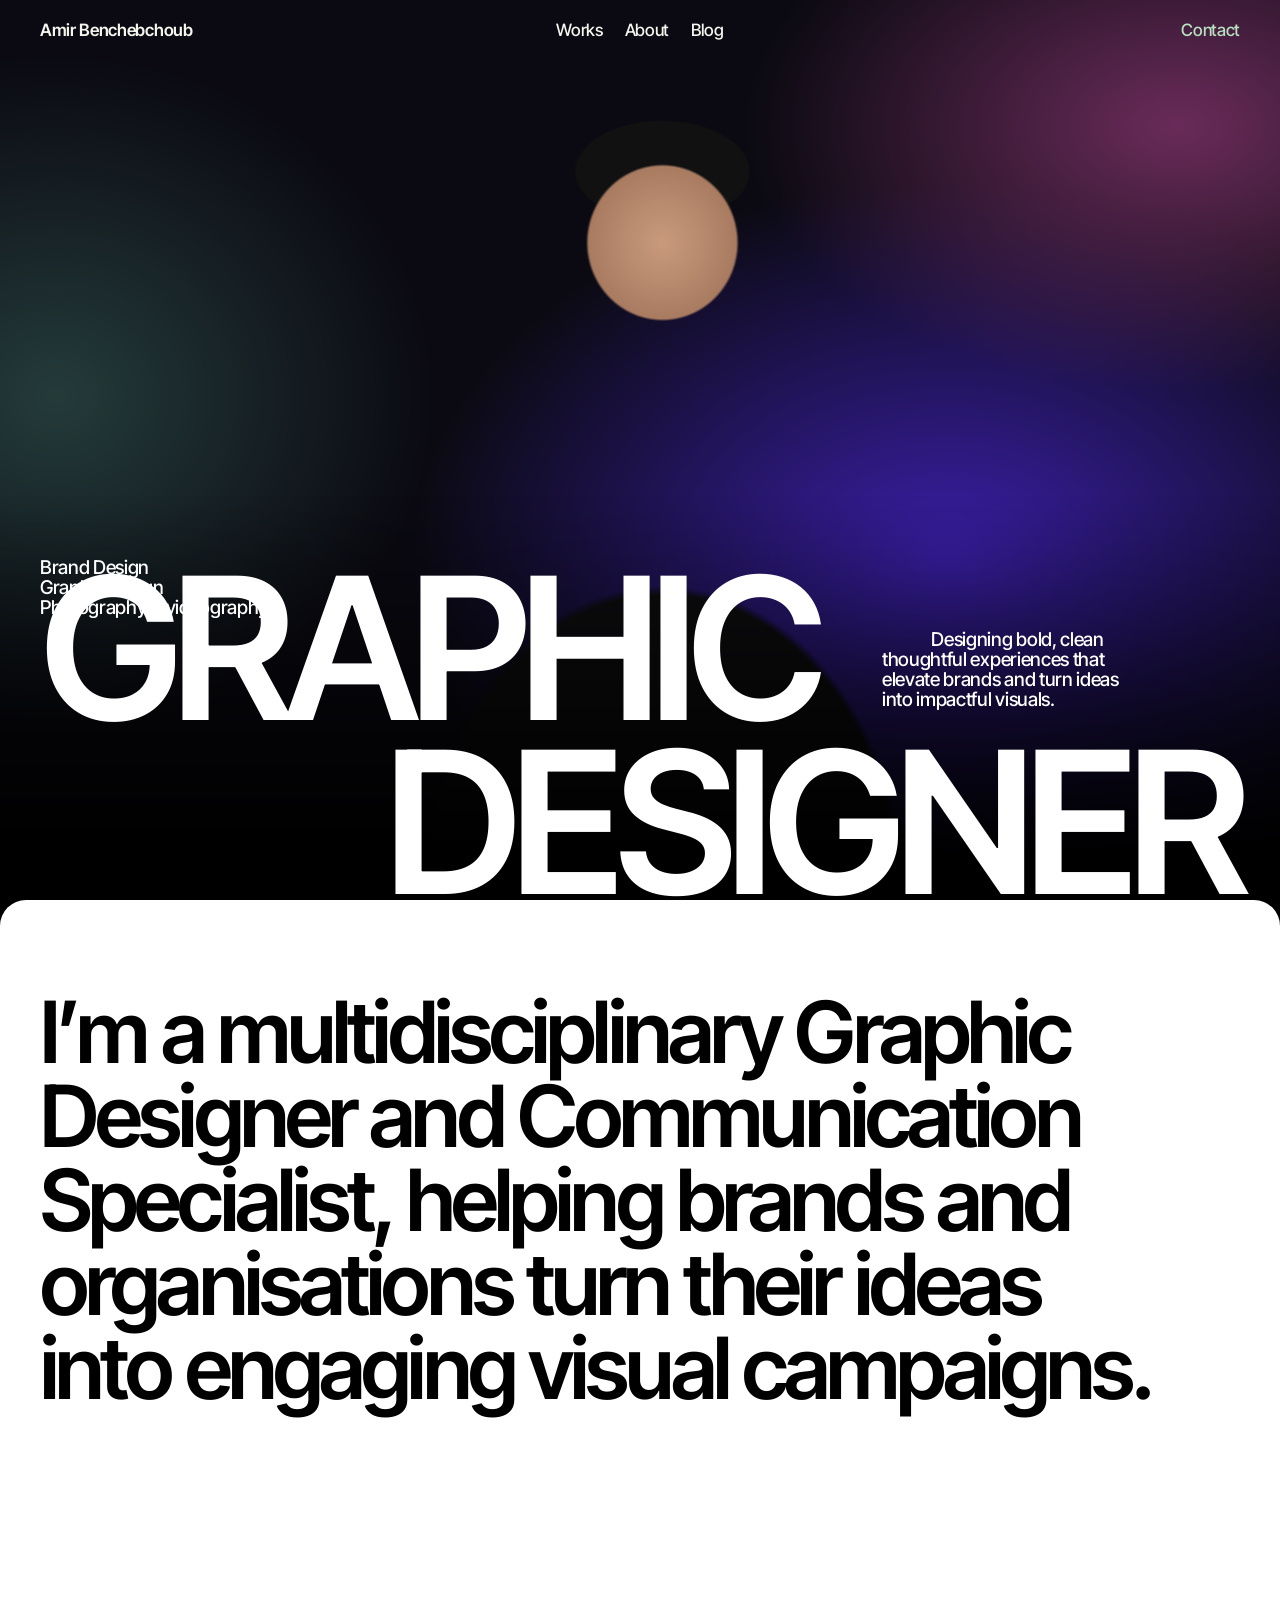
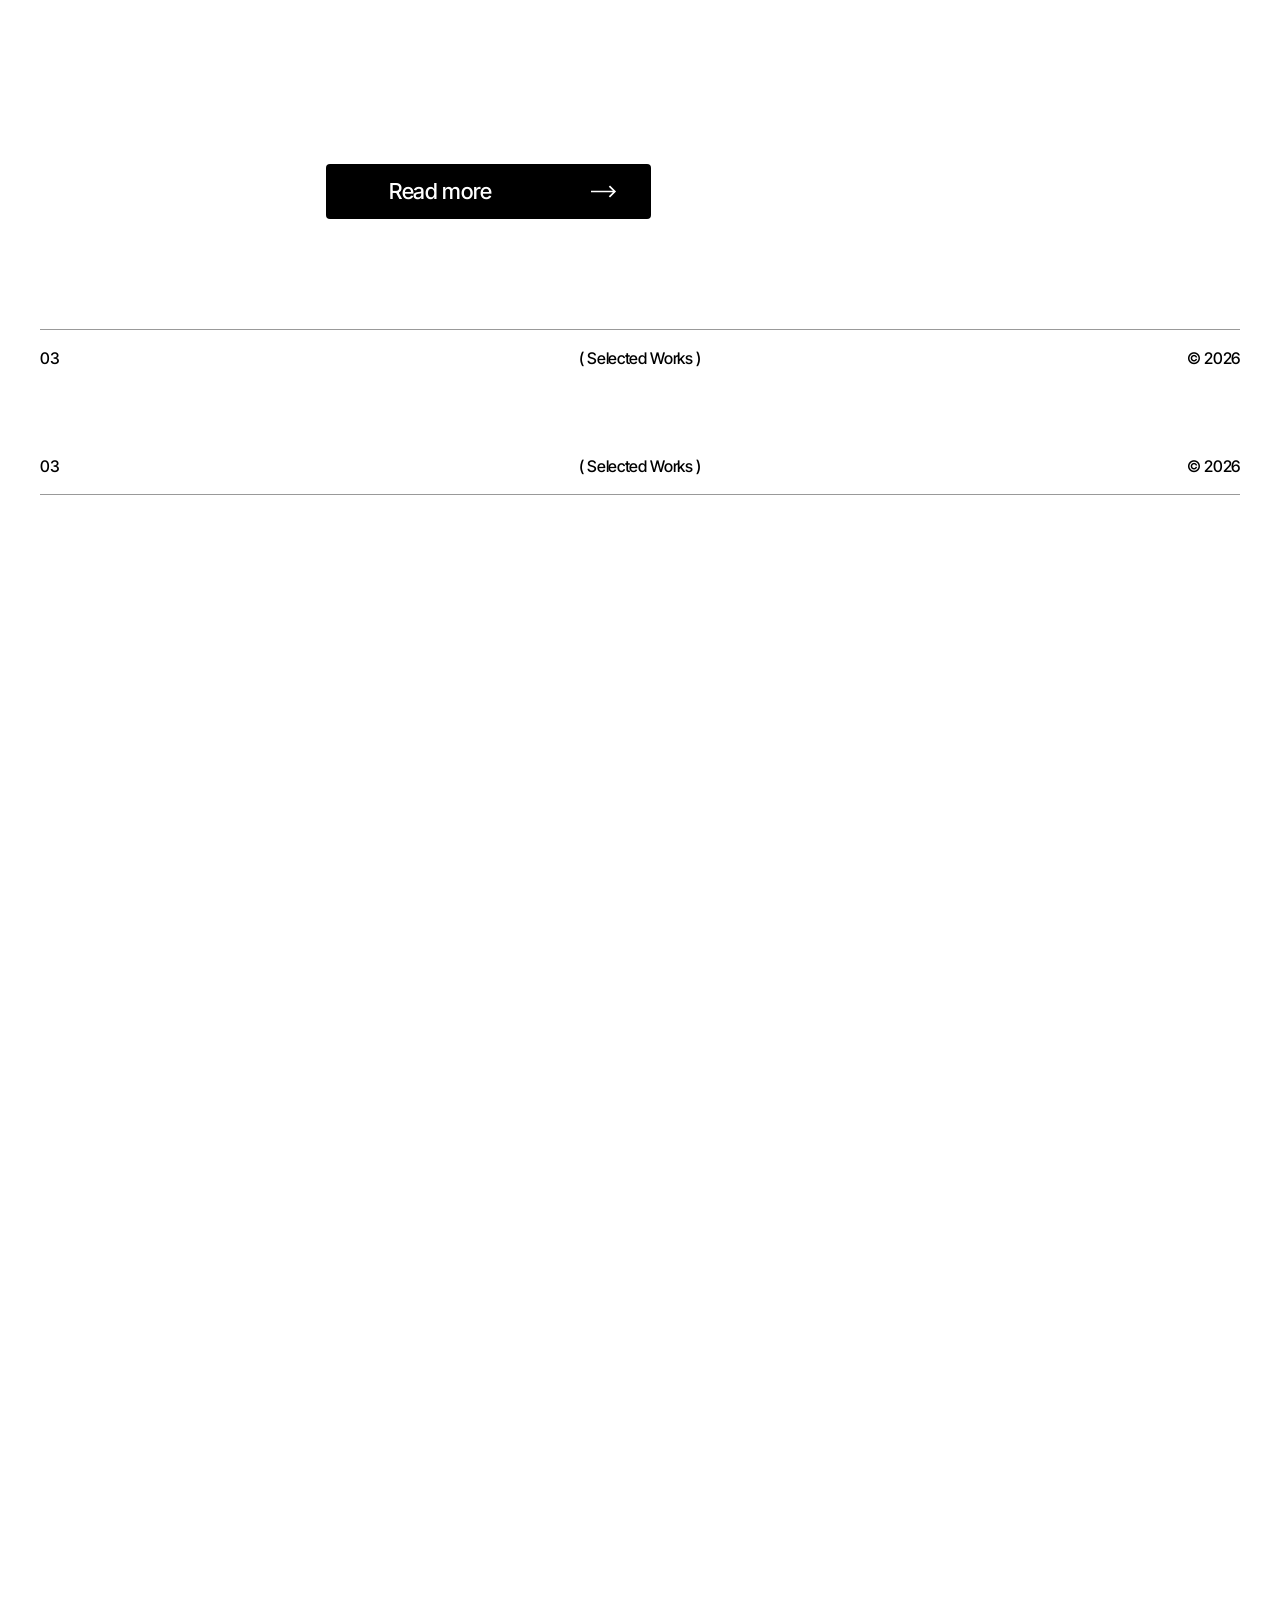
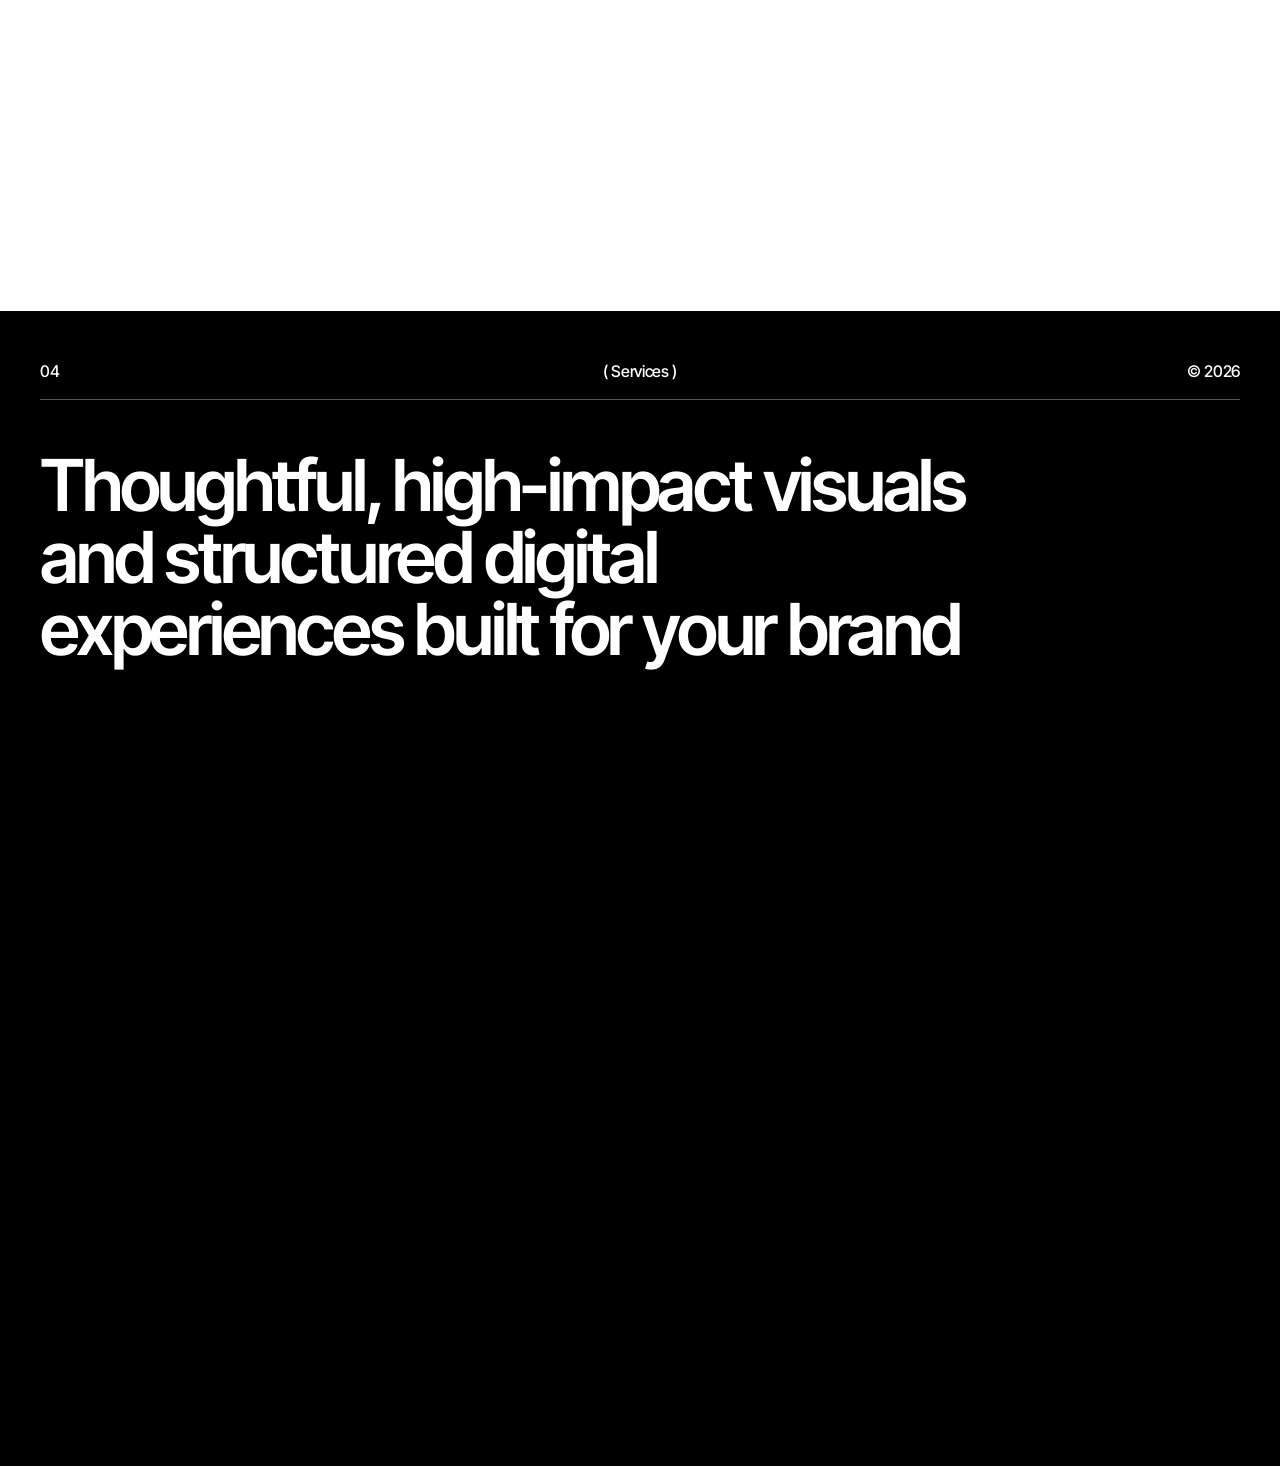
==== index.html @ 8d803497 "first commit mdr nsit" ====
<!DOCTYPE html>
<html lang="fr">
<head>
<meta charset="UTF-8">
<meta name="viewport" content="width=device-width, initial-scale=1">
<title>Amir Benchebchoub — Graphic Designer</title>
<link rel="preconnect" href="https://fonts.googleapis.com">
<link rel="preconnect" href="https://fonts.gstatic.com" crossorigin>
<link href="https://fonts.googleapis.com/css2?family=Inter+Tight:wght@400;500;600;700&display=swap" rel="stylesheet">
<link rel="stylesheet" href="style.css">
</head>
<body>
<div class="progress"></div>
<div class="cursor"><span>Voir</span></div>

<header class="nav">
  <a href="#hero" class="nav__name">Amir Benchebchoub</a>
  <nav class="nav__links">
    <a href="#works">Works</a><a href="#about">About</a><a href="#blog">Blog</a>
  </nav>
  <a href="#contact" class="nav__contact">Contact</a>
</header>

<!-- 1 · MAIN PAGE -->
<section class="hero" id="hero">
  <div class="hero__bg"></div>
  <!-- Remplace .hero__person par <img src="ta-photo.png" class="hero__person"> -->
  <div class="hero__person"></div>
  <ul class="hero__list">
    <li>Brand Design</li><li>Graphic Design</li><li>Photography &amp; videography</li>
  </ul>
  <p class="hero__tag">Designing bold, clean thoughtful experiences that elevate brands and turn ideas into impactful visuals.</p>
  <h1 class="hero__title"><span>Graphic</span><span>Designer</span></h1>
</section>

<main class="stack">
<!-- 2 · ABOUT -->
<section class="sec sec--light about" id="about">
  <h2 class="about__title" data-split>I’m a multidisciplinary Graphic Designer and Communication Specialist, helping brands and organisations turn their ideas into engaging visual campaigns.</h2>
  <div class="about__grid">
    <div class="about__photo" data-reveal="clip"></div>
    <p data-reveal>My expertise combines graphic design, branding, photography, video editing, motion design, content creation, communication strategy, and Meta advertising. I can manage an entire campaign—from concept and artistic direction to content production, digital promotion, and event coverage.</p>
    <p data-reveal style="--d:.12s">I have developed strong experience in the cultural and events sector, creating communication campaigns for concerts, exhibitions, festivals, workshops, and institutional programmes.</p>
    <a href="#works" class="btn" data-magnetic><span class="btn__label">Read more</span><svg class="btn__arrow" viewBox="0 0 24 12"><path d="M0 6h22M17 1l5 5-5 5" fill="none" stroke="currentColor" stroke-width="1.6"/></svg></a>
  </div>
  <div class="bar"><span>03</span><span>( Selected Works )</span><span>© 2026</span></div>
</section>

<!-- 3 · WORKS -->
<section class="sec sec--light works" id="works">
  <div class="bar bar--top"><span>03</span><span>( Selected Works )</span><span>© 2026</span></div>
  <div class="works__row">
    <a href="#" class="card card--blue" data-reveal="clip" data-tilt>
      <div class="card__img"><i></i><i></i><i></i></div>
      <div class="card__meta"><b>BRAVEN</b><em>BRAND WEB</em></div>
    </a>
    <a href="#" class="card card--grey" data-reveal="clip" data-tilt style="--d:.15s">
      <div class="card__img"><i></i><i></i></div>
      <div class="card__meta"><b>LUMINA</b><em>BRAND WEB</em></div>
    </a>
  </div>
  <a href="#" class="card card--orange" data-reveal="clip" data-tilt>
    <div class="card__img"><i></i><i></i><i></i><i></i></div>
  </a>
</section>

<!-- 4 · SERVICES -->
<section class="sec sec--dark services" id="services">
  <div class="bar"><span>04</span><span>( Services )</span><span>© 2026</span></div>
  <h2 class="services__title" data-split>Thoughtful, high-impact visuals and structured digital experiences built for your brand</h2>
  <article class="svc" data-reveal>
    <span class="svc__n">01</span>
    <div class="svc__img svc__img--red"><i></i></div>
    <h3>Art<br>Direction</h3>
    <p>We craft compelling visual stories that align with your vision and speak directly to your audience. From concept to execution, every detail is thoughtfully directed to ensure consistency, emotion, and impact across all touchpoints.</p>
  </article>
  <article class="svc" data-reveal>
    <span class="svc__n">02</span>
    <div class="svc__img svc__img--dark"><i></i><i></i><i></i></div>
    <h3>Brand<br>Identity</h3>
    <p>We develop cohesive brand systems that go beyond logos—defining how your brand looks, feels, and communicates. The result is a distinct, memorable identity that builds trust and stands out in a crowded market.</p>
  </article>
</section>
</main>

<script src="script.js"></script>
</body>
</html>
---- style.css ----
:root{--ink:#000;--paper:#fff;--ease:cubic-bezier(.16,1,.3,1);--pad:clamp(20px,3.4vw,40px)}
*{box-sizing:border-box;margin:0;padding:0}
html{scroll-behavior:smooth}
body{font-family:'Inter Tight',system-ui,sans-serif;font-weight:500;letter-spacing:-.02em;background:#000;color:var(--ink);overflow-x:hidden}
a{color:inherit;text-decoration:none}
ul{list-style:none}

/* progress + cursor */
.progress{position:fixed;top:0;left:0;height:3px;width:100%;background:#6c4bff;transform:scaleX(0);transform-origin:0 50%;z-index:100}
.cursor{position:fixed;top:0;left:0;width:84px;height:84px;margin:-42px 0 0 -42px;border-radius:50%;background:#fff;color:#000;display:grid;place-items:center;font-size:14px;pointer-events:none;z-index:90;transform:translate(-100px,-100px) scale(0);transition:transform .35s var(--ease);mix-blend-mode:difference}
.cursor.on{transform:translate(var(--x),var(--y)) scale(1)}
.cursor span{opacity:0}
.cursor.on span{opacity:1}

/* nav */
.nav{position:fixed;inset:0 0 auto 0;z-index:50;display:grid;grid-template-columns:1fr auto 1fr;padding:20px var(--pad);color:#fff;mix-blend-mode:difference;font-size:17px}
.nav__links{display:flex;gap:22px}
.nav__contact{justify-self:end}
.nav__name{transition:opacity .4s,transform .5s var(--ease);font-weight:600}
.nav.scrolled .nav__name{opacity:0;transform:translateY(-8px);pointer-events:none}
.nav a:not(.nav__name){position:relative}
.nav a:not(.nav__name)::after{content:"";position:absolute;left:0;right:0;bottom:-3px;height:1.5px;background:currentColor;transform:scaleX(0);transform-origin:right;transition:transform .5s var(--ease)}
.nav a:not(.nav__name):hover::after{transform:scaleX(1);transform-origin:left}

/* hero (pinned, next sections slide over it) */
.hero{position:sticky;top:0;height:100vh;min-height:620px;overflow:hidden;color:#fff;background:#0b0a12}
.hero__bg{position:absolute;inset:-10%;background:
  radial-gradient(40% 35% at 85% 20%,#6a2b5a 0,transparent 70%),
  radial-gradient(50% 50% at 70% 60%,#3a1fa8 0,transparent 70%),
  radial-gradient(35% 45% at 12% 45%,#243b3a 0,transparent 70%),#0b0a12;
  filter:blur(6px);will-change:transform}
.hero::after{content:"";position:absolute;inset:0;background:linear-gradient(transparent 55%,#000 96%);pointer-events:none}
.hero__person{position:absolute;left:50%;bottom:0;width:min(46vw,560px);height:88%;transform:translateX(-46%);
  background:radial-gradient(ellipse 22% 16% at 50% 17%,#c99a7c 0,#a97c62 60%,transparent 62%),
  radial-gradient(ellipse 22% 9% at 50% 8%,#111 0,#111 70%,transparent 72%),
  radial-gradient(ellipse 60% 55% at 50% 100%,#0e0e10 0,#0e0e10 70%,transparent 72%);
  animation:rise 1.4s var(--ease) both .2s;will-change:transform}
.hero__list{position:absolute;left:var(--pad);top:62%;font-size:19px;line-height:1.05;z-index:2}
.hero__list li{overflow:hidden}
.hero__tag{position:absolute;right:10%;top:70%;width:min(270px,30vw);font-size:19px;line-height:1.05;text-indent:2.6em;z-index:2}
.hero__title{position:absolute;left:var(--pad);right:0;bottom:-.06em;z-index:2;font-weight:600;font-size:clamp(70px,15.5vw,230px);line-height:.86;text-transform:uppercase;letter-spacing:-.05em}
.hero__title span{display:block;overflow:hidden;padding-bottom:.02em}
.hero__title span:last-child{text-align:right;padding-right:var(--pad)}
.hero__title span{animation:up 1.2s var(--ease) both}
.hero__title span:last-child{animation-delay:.15s}
.hero__list li,.hero__tag{animation:fade 1s ease both .7s}
@keyframes up{from{transform:translateY(105%)}}
@keyframes rise{from{opacity:0;transform:translate(-46%,8%)}}
@keyframes fade{from{opacity:0;transform:translateY(12px)}}

/* stacked sections */
.stack{position:relative;z-index:5}
.sec{position:relative;padding:0 var(--pad);border-radius:26px 26px 0 0}
.sec--light{background:var(--paper);color:#000}
.sec--dark{background:#000;color:#fff}
.bar{display:flex;justify-content:space-between;padding:18px 0;font-size:16px;border-top:1px solid #999;border-bottom:0;position:relative}
.bar span:nth-child(2){position:absolute;left:50%;transform:translateX(-50%)}
.bar--top{border-top:0;border-bottom:1px solid #999;padding-top:70px}
.sec--dark .bar{border-top:0;border-bottom:1px solid #555;padding-top:50px}

/* about */
.about{padding-top:90px}
.about__title{font-size:clamp(38px,6.7vw,88px);line-height:.98;font-weight:600;letter-spacing:-.045em;max-width:1120px}
.about__grid{display:grid;grid-template-columns:260px 1fr 1fr;gap:0 26px;margin-top:80px;padding-bottom:110px}
.about__grid p{font-size:clamp(17px,1.8vw,22px);line-height:1.08;max-width:350px}
.about__grid p:nth-of-type(1){grid-column:2}
.about__photo{grid-row:1/3;height:312px;width:259px;border-radius:8px;overflow:hidden;background:
  radial-gradient(ellipse 22% 26% at 50% 45%,#b98466 0,transparent 70%),
  radial-gradient(ellipse 60% 40% at 50% 100%,#111 0,transparent 70%),
  linear-gradient(#333c40,#1c2124)}
.btn{grid-column:2;grid-row:2;align-self:end;justify-self:start;margin-top:60px;position:relative;display:flex;align-items:center;justify-content:space-between;gap:80px;width:325px;height:55px;padding:0 34px 0 63px;background:#000;color:#fff;border-radius:4px;overflow:hidden;font-size:22px;isolation:isolate;transition:transform .3s var(--ease)}
.btn::before{content:"";position:absolute;inset:0;background:#6c4bff;transform:translateY(101%);border-radius:50% 50% 0 0/100% 100% 0 0;transition:transform .6s var(--ease),border-radius .6s var(--ease);z-index:-1}
.btn:hover::before{transform:translateY(0);border-radius:0}
.btn__label{display:inline-block;transition:transform .5s var(--ease)}
.btn__arrow{width:26px;transition:transform .5s var(--ease)}
.btn:hover .btn__arrow{transform:translateX(10px)}
.btn:hover .btn__label{transform:translateX(-6px)}
.btn:active{transform:scale(.97)}
.about .bar{margin-top:0}

/* works */
.works{padding-bottom:120px;border-radius:0}
.works__row{display:flex;justify-content:space-between;align-items:flex-start;padding:250px 8% 0;gap:40px}
.card{display:block;position:relative;transition:transform .5s var(--ease);transform-style:preserve-3d}
.card__img{position:relative;overflow:hidden;border-radius:12px;aspect-ratio:1;isolation:isolate}
.card__img i{position:absolute;transition:transform .8s var(--ease)}
.card:hover .card__img i{transform:rotate(var(--r,0deg)) scale(1.08)}
.card__meta{display:flex;justify-content:space-between;margin-top:20px;font-size:21px}
.card__meta em{font-style:normal;color:#777}
.card--blue{width:min(29%,343px)}
.card--blue .card__img{background:#1414f0}
.card--blue i{width:70%;height:15%;background:#1a1ad8;border:2px solid #0a0a90;left:16%;box-shadow:24px 26px 0 #0808a8;transform:rotate(45deg)}
.card--blue i:nth-child(1){top:32%}.card--blue i:nth-child(2){top:44%}.card--blue i:nth-child(3){top:56%}
.card--grey{width:min(24%,280px);margin-top:0}
.card--grey .card__img{background:#fafafa}
.card--grey i{width:60%;height:34%;background:#666;left:10%;transform:skewY(-20deg)}
.card--grey i:nth-child(1){top:44%}.card--grey i:nth-child(2){top:22%;left:50%;background:#555}
.card--orange{width:min(47%,560px);margin:200px auto 0}
.card--orange .card__img{aspect-ratio:1.1;background:#efefef}
.card--orange i{background:#f2601d;box-shadow:8px 10px 0 rgba(0,0,0,.15)}
.card--orange i:nth-child(1){width:52%;height:46%;left:0;top:0}
.card--orange i:nth-child(2){width:32%;height:30%;left:40%;top:22%;background:#ee5a18}
.card--orange i:nth-child(3){width:46%;height:52%;right:0;bottom:0}
.card--orange i:nth-child(4){width:64%;height:44%;left:0;bottom:0}

/* services */
.services{padding-bottom:100px;border-radius:0}
.services__title{font-size:clamp(36px,5.6vw,72px);line-height:1;font-weight:600;letter-spacing:-.045em;max-width:980px;margin:50px 0 55px}
.svc{display:grid;grid-template-columns:190px 210px 1fr 1fr 270px;align-items:start;gap:24px;padding:0 0 26px;margin-bottom:26px;border-bottom:1px solid #555}
.svc__n{font-size:48px;line-height:1}
.svc h3{font-size:clamp(34px,4.3vw,54px);line-height:.94;font-weight:500;letter-spacing:-.04em;grid-column:3}
.svc p{grid-column:4;font-size:17px;line-height:1.02;color:#b8b8b8;font-weight:600}
.svc__img{grid-column:2;grid-row:1;height:270px;border-radius:10px;position:relative;overflow:hidden;transition:transform .7s var(--ease)}
.svc:hover .svc__img{transform:scale(1.04) rotate(-1.5deg)}
.svc__img--red{background:#b91c1c}
.svc__img--red i{position:absolute;left:14%;top:12%;width:70%;height:76%;background:#dc2626;border-radius:14px;transform:rotate(8deg);box-shadow:0 20px 0 -8px #8f1212}
.svc__img--dark{background:#141414}
.svc__img--dark i{position:absolute;background:#e11d1d}
.svc__img--dark i:nth-child(1){left:8%;top:10%;width:26%;height:12%}
.svc__img--dark i:nth-child(2){left:38%;top:16%;width:36%;height:16%;background:#2a2a2a}
.svc__img--dark i:nth-child(3){right:6%;bottom:8%;width:26%;height:44%}

/* reveal */
.word{display:inline-block;overflow:hidden;vertical-align:top;padding-bottom:.08em;margin-bottom:-.08em}
.word>span{display:inline-block;transform:translateY(110%);transition:transform 1s var(--ease);transition-delay:calc(var(--i)*35ms)}
.in .word>span{transform:none}
[data-reveal]{opacity:0;transform:translateY(40px);transition:opacity .9s ease,transform 1.1s var(--ease);transition-delay:var(--d,0s)}
[data-reveal="clip"]{opacity:1;transform:none;clip-path:inset(100% 0 0 0);transition:clip-path 1.2s var(--ease);transition-delay:var(--d,0s)}
[data-reveal].in{opacity:1;transform:none}
[data-reveal="clip"].in{clip-path:inset(0)}

@media(max-width:800px){
  .nav{font-size:15px}.nav__name{display:none}.nav{grid-template-columns:auto 1fr}.nav__links{gap:14px}
  .hero__list{top:56%}.hero__tag{right:var(--pad);top:70%;width:46vw}.hero__person{width:90vw}
  .about__grid{grid-template-columns:1fr}.about__grid p:nth-of-type(1),.btn{grid-column:1}.about__photo{grid-row:auto;width:100%;height:340px}
  .works__row{flex-direction:column;padding-top:120px}.card--blue,.card--grey,.card--orange{width:100%;margin-top:40px}
  .svc{grid-template-columns:1fr}.svc h3,.svc p,.svc__img{grid-column:1;grid-row:auto}.svc__img{height:220px}
}
@media(prefers-reduced-motion:reduce){*{animation:none!important;transition:none!important}[data-reveal],.word>span{opacity:1;transform:none;clip-path:none}}
@media(hover:none){.cursor{display:none}}
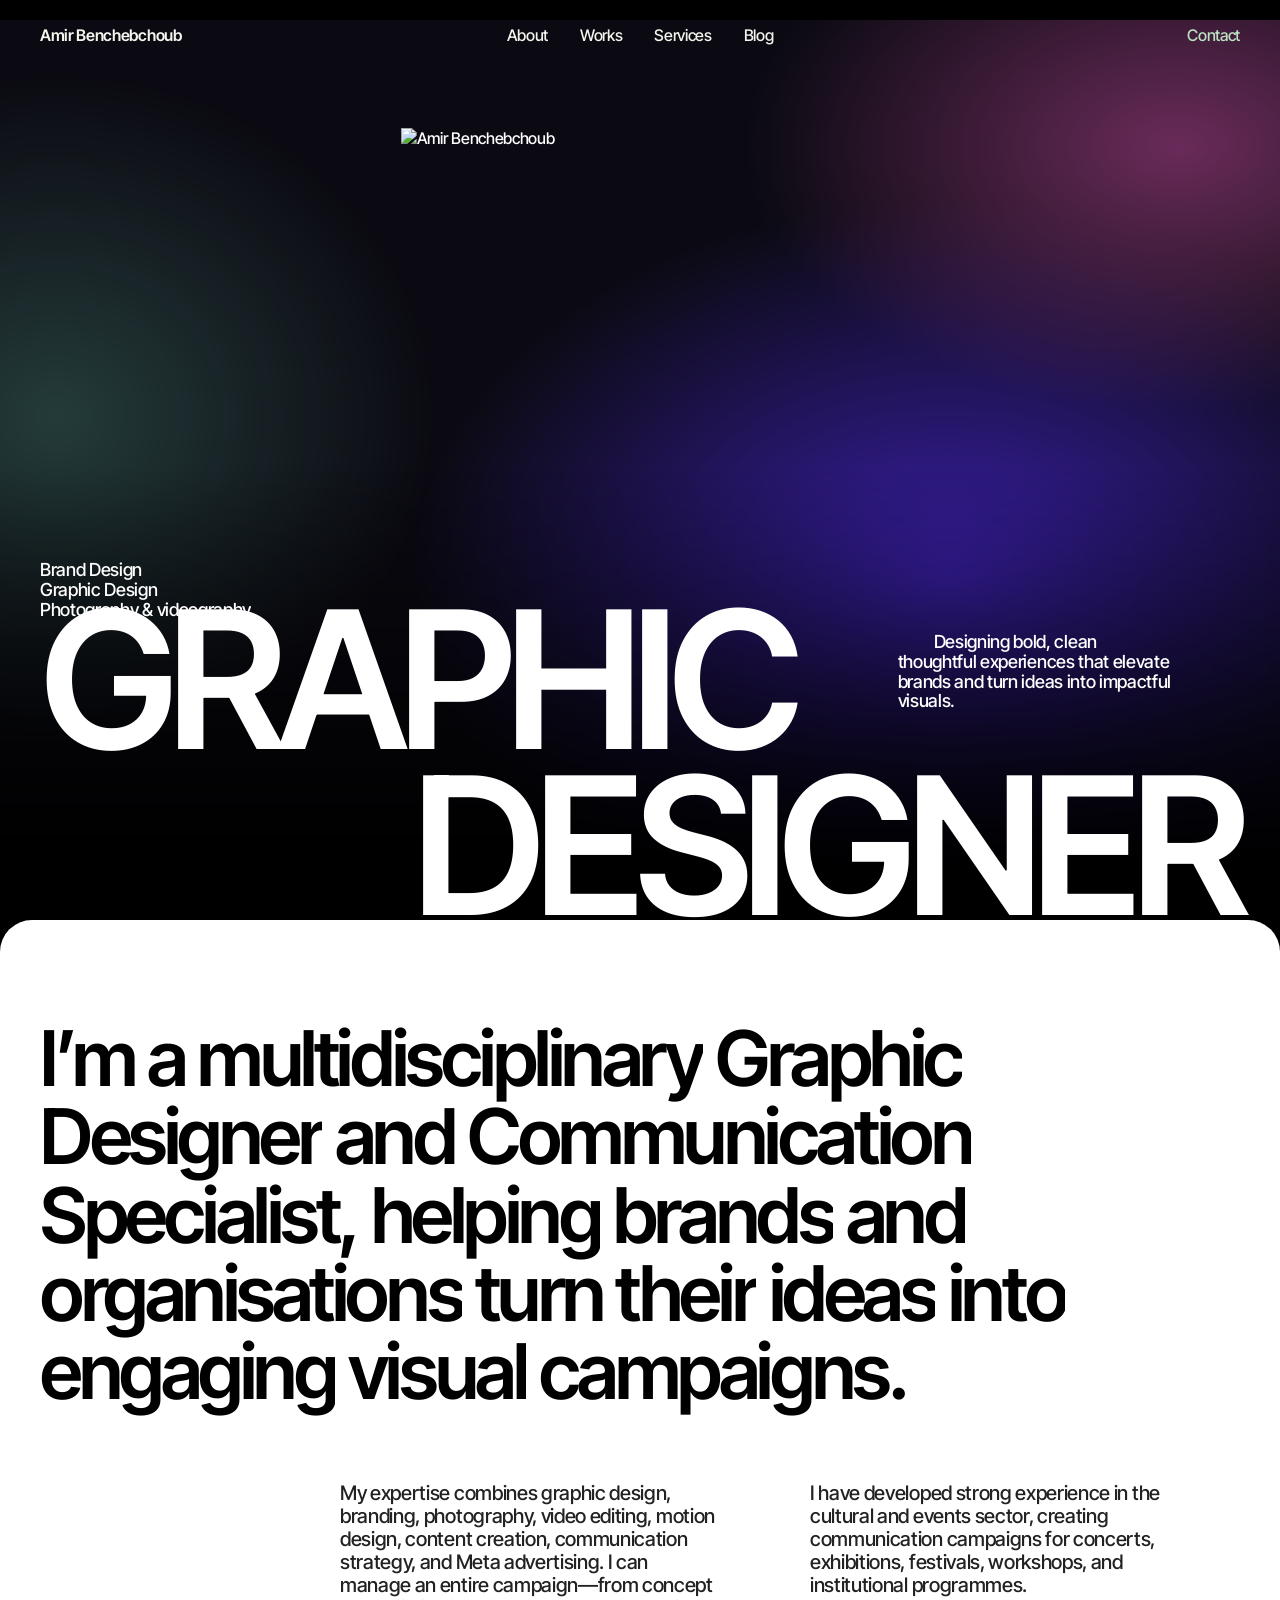
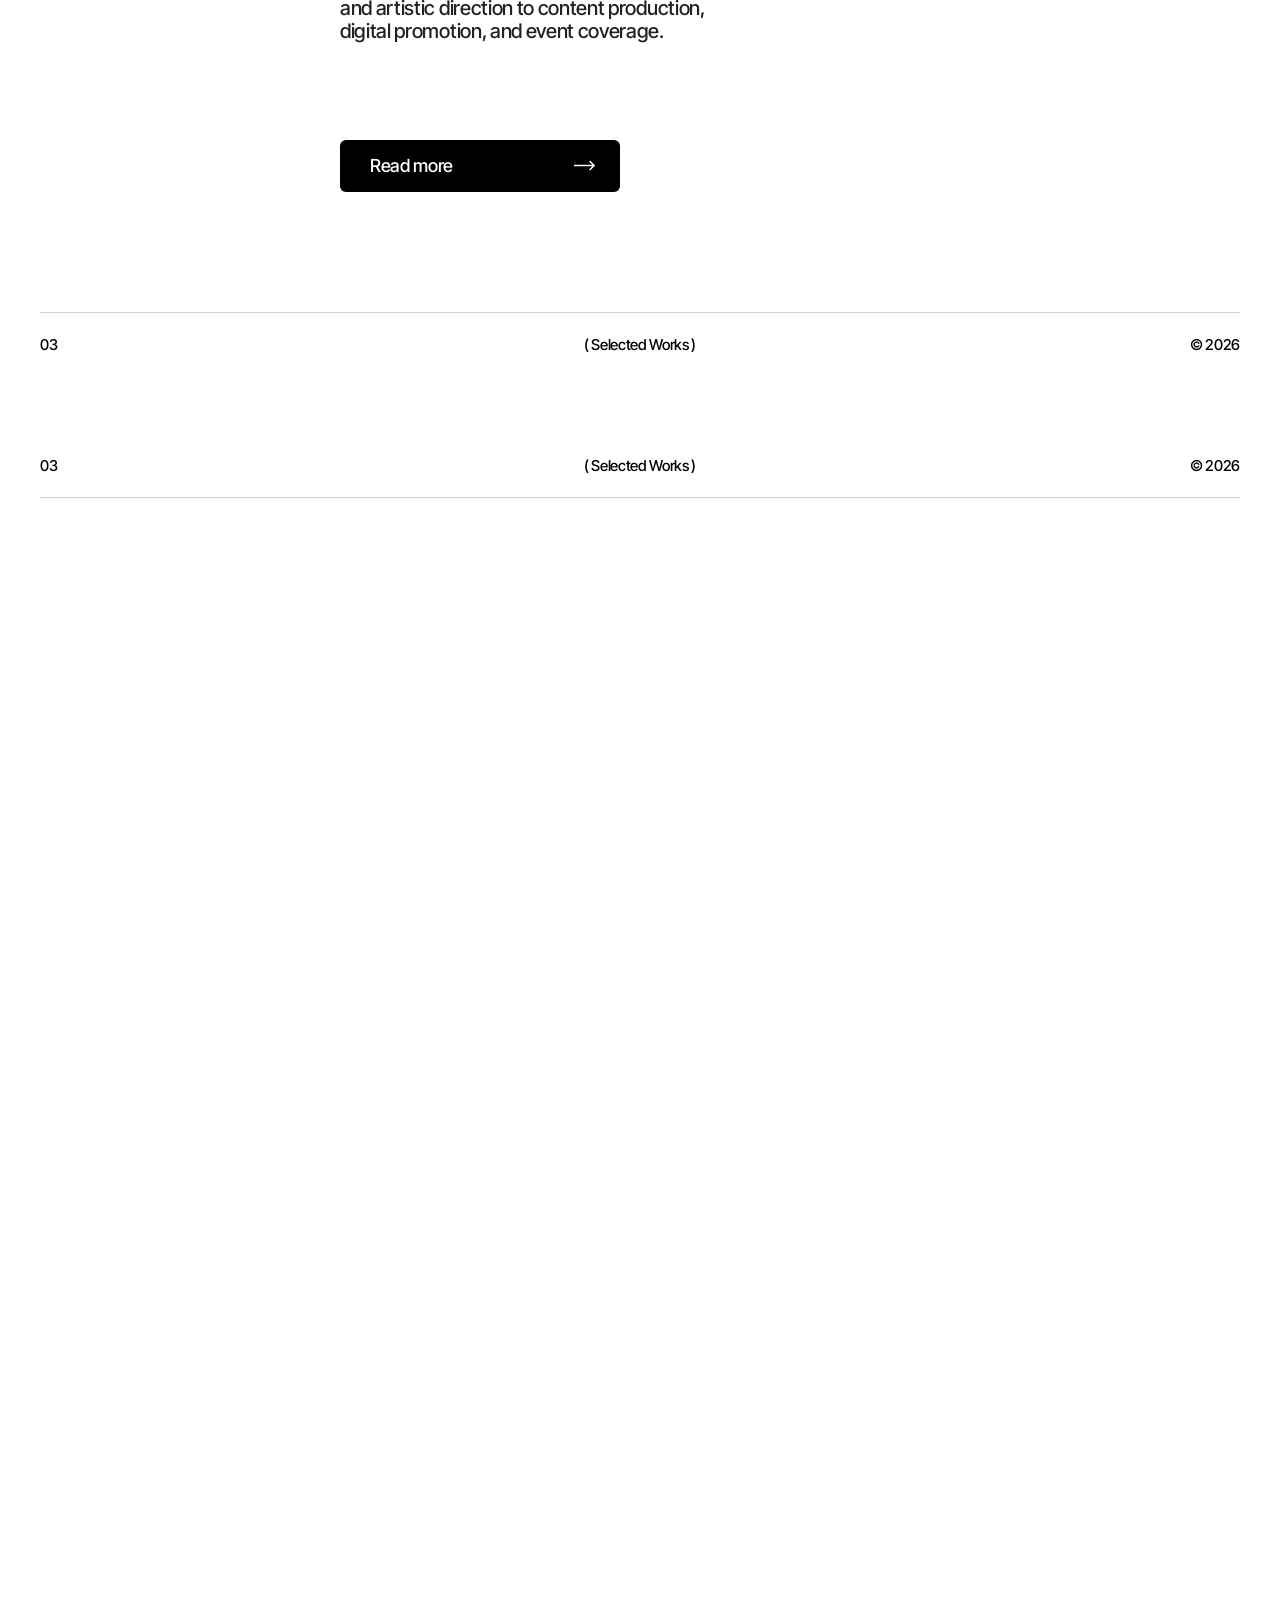
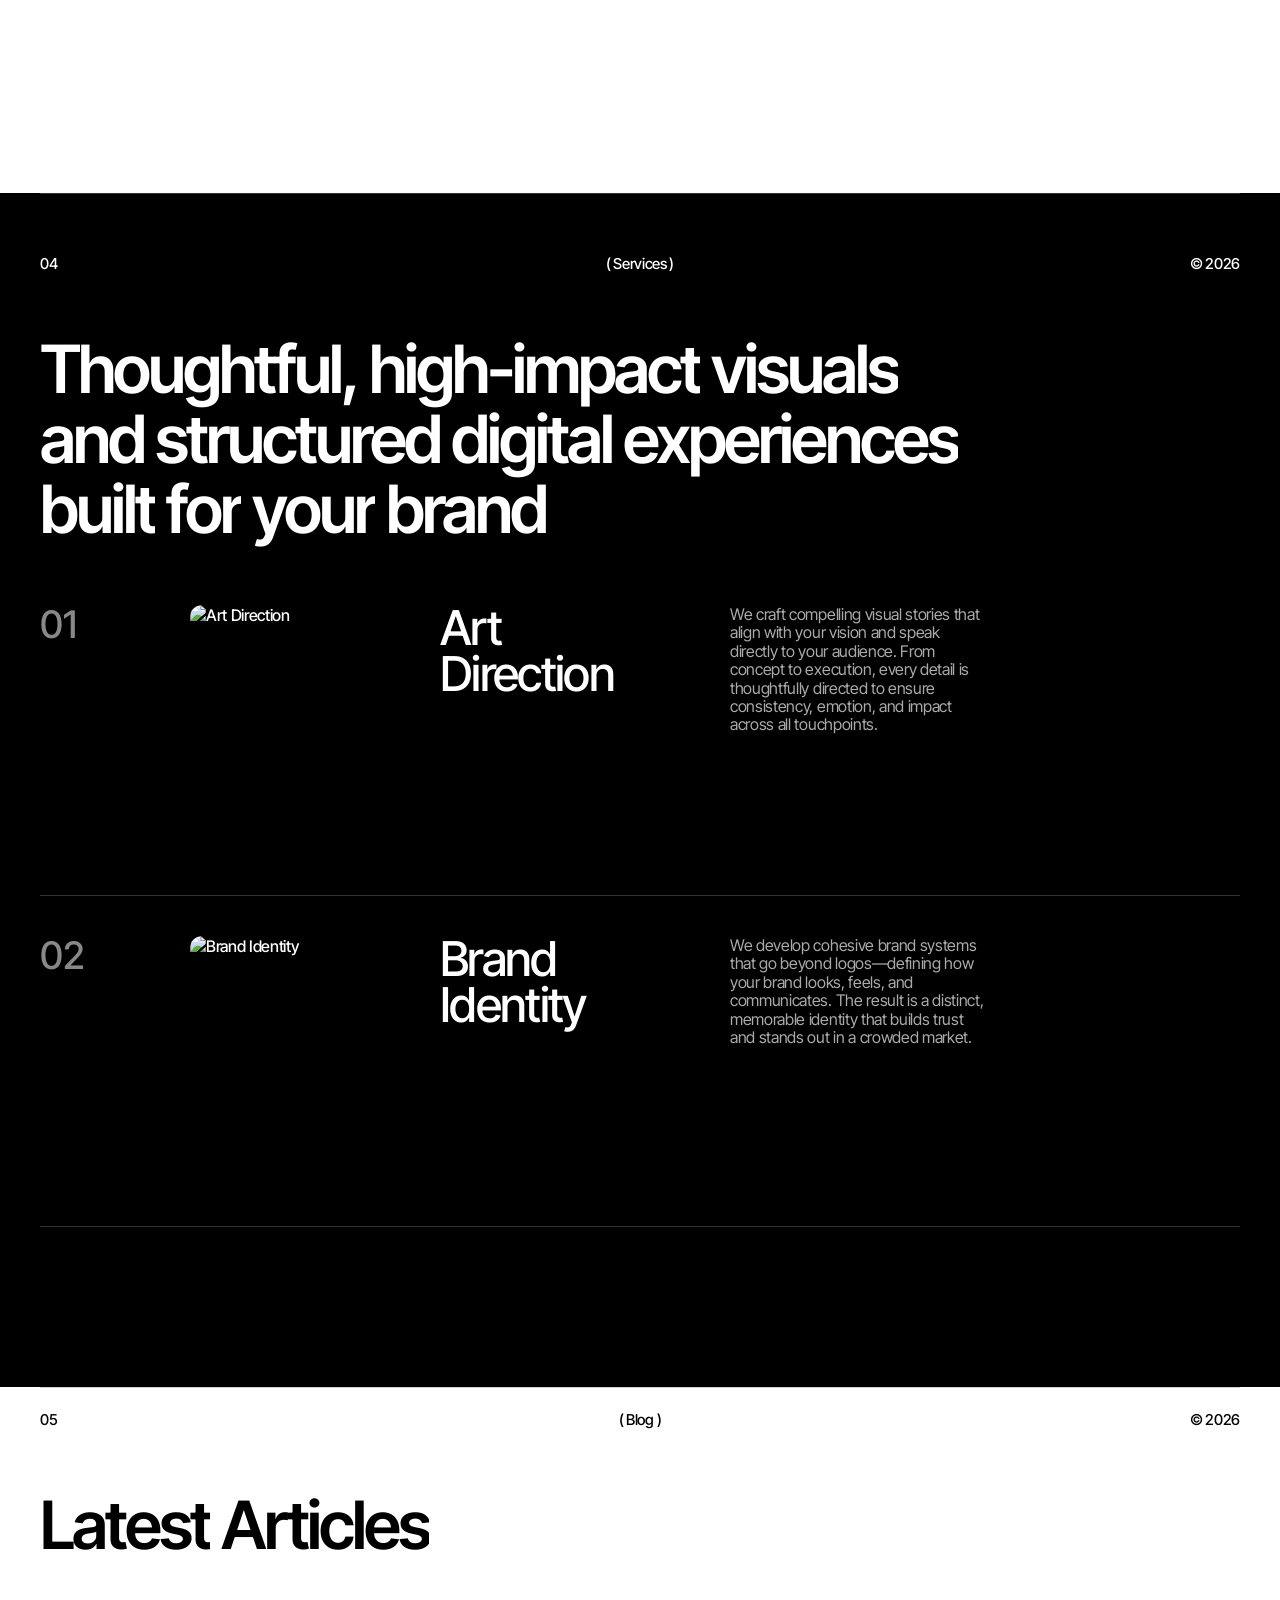
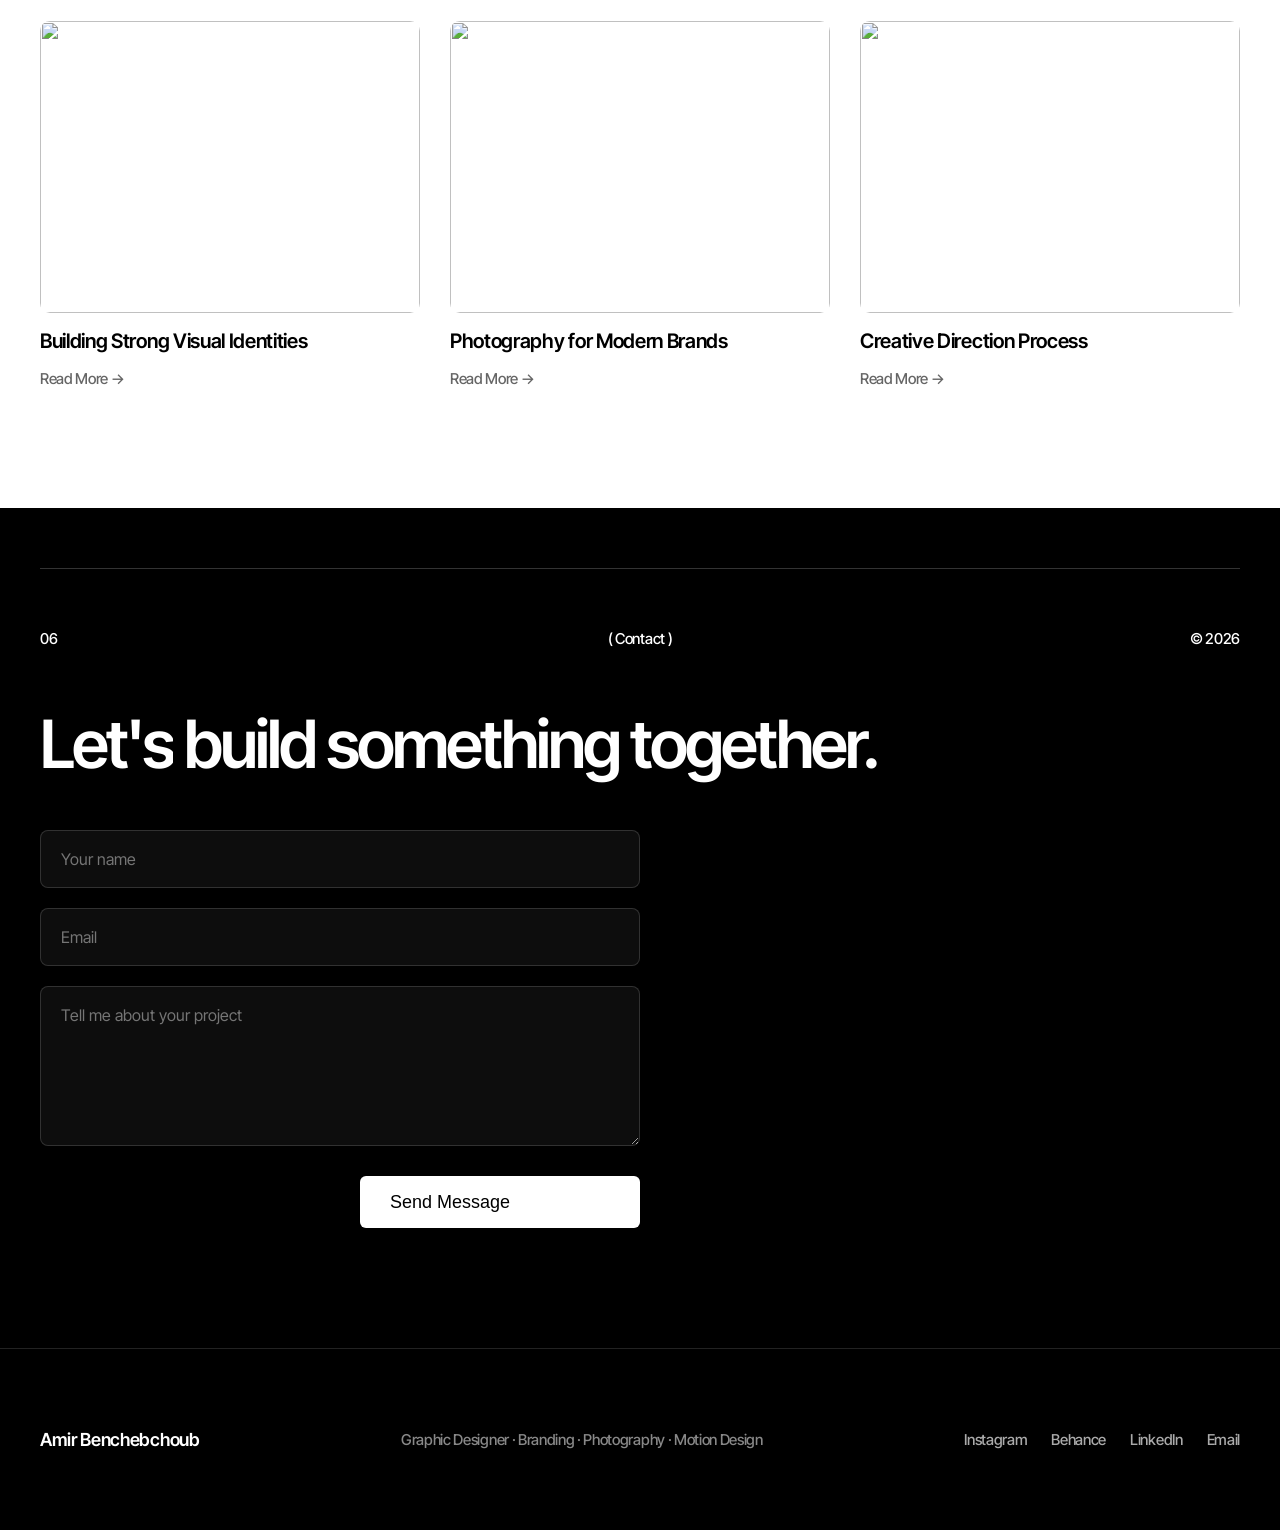
==== commit 94c69884: "ajout d'animation et changement pour un effet plus clean" ====
--- a/index.html
+++ b/index.html
@@ -16,73 +16,159 @@
 <header class="nav">
   <a href="#hero" class="nav__name">Amir Benchebchoub</a>
   <nav class="nav__links">
-    <a href="#works">Works</a><a href="#about">About</a><a href="#blog">Blog</a>
+    <a href="#about">About</a>
+    <a href="#works">Works</a>
+    <a href="#services">Services</a>
+    <a href="#blog">Blog</a>
   </nav>
   <a href="#contact" class="nav__contact">Contact</a>
 </header>
 
-<!-- 1 · MAIN PAGE -->
+<!-- 1 · HERO -->
 <section class="hero" id="hero">
   <div class="hero__bg"></div>
-  <!-- Remplace .hero__person par <img src="ta-photo.png" class="hero__person"> -->
-  <div class="hero__person"></div>
+  <img src="images/hero-person.png" alt="Amir Benchebchoub" class="hero__person">
   <ul class="hero__list">
-    <li>Brand Design</li><li>Graphic Design</li><li>Photography &amp; videography</li>
+    <li>Brand Design</li>
+    <li>Graphic Design</li>
+    <li>Photography &amp; videography</li>
   </ul>
   <p class="hero__tag">Designing bold, clean thoughtful experiences that elevate brands and turn ideas into impactful visuals.</p>
   <h1 class="hero__title"><span>Graphic</span><span>Designer</span></h1>
 </section>
 
 <main class="stack">
-<!-- 2 · ABOUT -->
-<section class="sec sec--light about" id="about">
-  <h2 class="about__title" data-split>I’m a multidisciplinary Graphic Designer and Communication Specialist, helping brands and organisations turn their ideas into engaging visual campaigns.</h2>
-  <div class="about__grid">
-    <div class="about__photo" data-reveal="clip"></div>
-    <p data-reveal>My expertise combines graphic design, branding, photography, video editing, motion design, content creation, communication strategy, and Meta advertising. I can manage an entire campaign—from concept and artistic direction to content production, digital promotion, and event coverage.</p>
-    <p data-reveal style="--d:.12s">I have developed strong experience in the cultural and events sector, creating communication campaigns for concerts, exhibitions, festivals, workshops, and institutional programmes.</p>
-    <a href="#works" class="btn" data-magnetic><span class="btn__label">Read more</span><svg class="btn__arrow" viewBox="0 0 24 12"><path d="M0 6h22M17 1l5 5-5 5" fill="none" stroke="currentColor" stroke-width="1.6"/></svg></a>
+  <!-- 2 · ABOUT -->
+  <section class="sec sec--light about" id="about">
+    <h2 class="about__title" data-split>I’m a multidisciplinary Graphic Designer and Communication Specialist, helping brands and organisations turn their ideas into engaging visual campaigns.</h2>
+    <div class="about__grid">
+      <div class="about__photo" data-reveal="clip">
+        <img src="images/about.jpg" alt="Amir Benchebchoub">
+      </div>
+      <p data-reveal>My expertise combines graphic design, branding, photography, video editing, motion design, content creation, communication strategy, and Meta advertising. I can manage an entire campaign—from concept and artistic direction to content production, digital promotion, and event coverage.</p>
+      <p data-reveal style="--d:.12s">I have developed strong experience in the cultural and events sector, creating communication campaigns for concerts, exhibitions, festivals, workshops, and institutional programmes.</p>
+      <a href="#works" class="btn">
+        <span class="btn__label">Read more</span>
+        <svg class="btn__arrow" viewBox="0 0 24 12"><path d="M0 6h22M17 1l5 5-5 5" fill="none" stroke="currentColor" stroke-width="1.6"/></svg>
+      </a>
+    </div>
+    <div class="bar"><span>03</span><span>( Selected Works )</span><span>© 2026</span></div>
+  </section>
+
+  <!-- 3 · WORKS -->
+  <section class="sec sec--light works" id="works">
+    <div class="bar bar--top"><span>03</span><span>( Selected Works )</span><span>© 2026</span></div>
+    <div class="works__row">
+      <a href="#" class="card card--blue" data-reveal="clip">
+        <div class="card__img">
+          <img src="images/project1.jpg" alt="BRAVEN">
+        </div>
+        <div class="card__meta">
+          <b>BRAVEN</b>
+          <em>Brand Identity</em>
+        </div>
+      </a>
+      <a href="#" class="card card--grey" data-reveal="clip" style="--d:.15s">
+        <div class="card__img">
+          <img src="images/project2.jpg" alt="LUMINA">
+        </div>
+        <div class="card__meta">
+          <b>LUMINA</b>
+          <em>Photography</em>
+        </div>
+      </a>
+    </div>
+    <a href="#" class="card card--orange" data-reveal="clip">
+      <div class="card__img">
+        <img src="images/project3.jpg" alt="Project Orange">
+      </div>
+    </a>
+  </section>
+
+  <!-- 4 · SERVICES -->
+  <section class="sec sec--dark services" id="services">
+    <div class="bar">
+      <span>04</span>
+      <span>( Services )</span>
+      <span>© 2026</span>
+    </div>
+    <h2 class="services__title" data-split>Thoughtful, high-impact visuals and structured digital experiences built for your brand</h2>
+    <article class="svc" data-reveal>
+      <span class="svc__n">01</span>
+      <div class="svc__img svc__img--red">
+        <img src="images/service1.jpg" alt="Art Direction">
+      </div>
+      <h3>Art<br>Direction</h3>
+      <p>We craft compelling visual stories that align with your vision and speak directly to your audience. From concept to execution, every detail is thoughtfully directed to ensure consistency, emotion, and impact across all touchpoints.</p>
+    </article>
+    <article class="svc" data-reveal>
+      <span class="svc__n">02</span>
+      <div class="svc__img svc__img--dark">
+        <img src="images/service2.jpg" alt="Brand Identity">
+      </div>
+      <h3>Brand<br>Identity</h3>
+      <p>We develop cohesive brand systems that go beyond logos—defining how your brand looks, feels, and communicates. The result is a distinct, memorable identity that builds trust and stands out in a crowded market.</p>
+    </article>
+  </section>
+
+  <!-- 5 · BLOG -->
+  <section class="sec sec--light blog" id="blog">
+    <div class="bar">
+      <span>05</span>
+      <span>( Blog )</span>
+      <span>© 2026</span>
+    </div>
+    <h2 class="blog__title" data-split>Latest Articles</h2>
+    <div class="blog-grid" data-reveal>
+      <article class="blog-card">
+        <div class="blog-card__img"><img src="images/blog1.jpg" alt=""></div>
+        <h3>Building Strong Visual Identities</h3>
+        <p>Read More →</p>
+      </article>
+      <article class="blog-card">
+        <div class="blog-card__img"><img src="images/blog2.jpg" alt=""></div>
+        <h3>Photography for Modern Brands</h3>
+        <p>Read More →</p>
+      </article>
+      <article class="blog-card">
+        <div class="blog-card__img"><img src="images/blog3.jpg" alt=""></div>
+        <h3>Creative Direction Process</h3>
+        <p>Read More →</p>
+      </article>
+    </div>
+  </section>
+
+  <!-- 6 · CONTACT -->
+  <section class="sec sec--dark contact" id="contact">
+    <div class="bar">
+      <span>06</span>
+      <span>( Contact )</span>
+      <span>© 2026</span>
+    </div>
+    <h2 class="contact__title" data-split>Let's build something together.</h2>
+    <form class="contact__form" data-reveal>
+      <input type="text" placeholder="Your name" required>
+      <input type="email" placeholder="Email" required>
+      <textarea placeholder="Tell me about your project" required></textarea>
+      <button class="btn btn--light" type="submit">
+        <span class="btn__label">Send Message</span>
+      </button>
+    </form>
+  </section>
+</main>
+
+<!-- FOOTER -->
+<footer class="footer">
+  <h3>Amir Benchebchoub</h3>
+  <p>Graphic Designer · Branding · Photography · Motion Design</p>
+  <div class="footer__links">
+    <a href="#" target="_blank">Instagram</a>
+    <a href="#" target="_blank">Behance</a>
+    <a href="#" target="_blank">LinkedIn</a>
+    <a href="mailto:contact@amirbenchebchoub.com">Email</a>
   </div>
-  <div class="bar"><span>03</span><span>( Selected Works )</span><span>© 2026</span></div>
-</section>
-
-<!-- 3 · WORKS -->
-<section class="sec sec--light works" id="works">
-  <div class="bar bar--top"><span>03</span><span>( Selected Works )</span><span>© 2026</span></div>
-  <div class="works__row">
-    <a href="#" class="card card--blue" data-reveal="clip" data-tilt>
-      <div class="card__img"><i></i><i></i><i></i></div>
-      <div class="card__meta"><b>BRAVEN</b><em>BRAND WEB</em></div>
-    </a>
-    <a href="#" class="card card--grey" data-reveal="clip" data-tilt style="--d:.15s">
-      <div class="card__img"><i></i><i></i></div>
-      <div class="card__meta"><b>LUMINA</b><em>BRAND WEB</em></div>
-    </a>
-  </div>
-  <a href="#" class="card card--orange" data-reveal="clip" data-tilt>
-    <div class="card__img"><i></i><i></i><i></i><i></i></div>
-  </a>
-</section>
-
-<!-- 4 · SERVICES -->
-<section class="sec sec--dark services" id="services">
-  <div class="bar"><span>04</span><span>( Services )</span><span>© 2026</span></div>
-  <h2 class="services__title" data-split>Thoughtful, high-impact visuals and structured digital experiences built for your brand</h2>
-  <article class="svc" data-reveal>
-    <span class="svc__n">01</span>
-    <div class="svc__img svc__img--red"><i></i></div>
-    <h3>Art<br>Direction</h3>
-    <p>We craft compelling visual stories that align with your vision and speak directly to your audience. From concept to execution, every detail is thoughtfully directed to ensure consistency, emotion, and impact across all touchpoints.</p>
-  </article>
-  <article class="svc" data-reveal>
-    <span class="svc__n">02</span>
-    <div class="svc__img svc__img--dark"><i></i><i></i><i></i></div>
-    <h3>Brand<br>Identity</h3>
-    <p>We develop cohesive brand systems that go beyond logos—defining how your brand looks, feels, and communicates. The result is a distinct, memorable identity that builds trust and stands out in a crowded market.</p>
-  </article>
-</section>
-</main>
+</footer>
 
 <script src="script.js"></script>
 </body>
-</html>
+</html>
--- a/style.css
+++ b/style.css
@@ -5,40 +5,32 @@
 a{color:inherit;text-decoration:none}
 ul{list-style:none}
 
-/* progress + cursor */
+/* progress & cursor */
 .progress{position:fixed;top:0;left:0;height:3px;width:100%;background:#6c4bff;transform:scaleX(0);transform-origin:0 50%;z-index:100}
-.cursor{position:fixed;top:0;left:0;width:84px;height:84px;margin:-42px 0 0 -42px;border-radius:50%;background:#fff;color:#000;display:grid;place-items:center;font-size:14px;pointer-events:none;z-index:90;transform:translate(-100px,-100px) scale(0);transition:transform .35s var(--ease);mix-blend-mode:difference}
-.cursor.on{transform:translate(var(--x),var(--y)) scale(1)}
-.cursor span{opacity:0}
-.cursor.on span{opacity:1}
 
 /* nav */
-.nav{position:fixed;inset:0 0 auto 0;z-index:50;display:grid;grid-template-columns:1fr auto 1fr;padding:20px var(--pad);color:#fff;mix-blend-mode:difference;font-size:17px}
-.nav__links{display:flex;gap:22px}
+.nav{position:fixed;inset:0 0 auto 0;z-index:50;display:grid;grid-template-columns:1fr auto 1fr;padding:25px var(--pad);color:#fff;mix-blend-mode:difference;font-size:16px}
+.nav__links{display:flex;gap:32px}
 .nav__contact{justify-self:end}
 .nav__name{transition:opacity .4s,transform .5s var(--ease);font-weight:600}
 .nav.scrolled .nav__name{opacity:0;transform:translateY(-8px);pointer-events:none}
 .nav a:not(.nav__name){position:relative}
-.nav a:not(.nav__name)::after{content:"";position:absolute;left:0;right:0;bottom:-3px;height:1.5px;background:currentColor;transform:scaleX(0);transform-origin:right;transition:transform .5s var(--ease)}
+.nav a:not(.nav__name)::after{content:"";position:absolute;left:0;right:0;bottom:-3px;height:1px;background:currentColor;transform:scaleX(0);transform-origin:right;transition:transform .4s var(--ease)}
 .nav a:not(.nav__name):hover::after{transform:scaleX(1);transform-origin:left}
 
-/* hero (pinned, next sections slide over it) */
-.hero{position:sticky;top:0;height:100vh;min-height:620px;overflow:hidden;color:#fff;background:#0b0a12}
+/* hero */
+.hero{position:sticky;top:0;height:100vh;min-height:650px;overflow:hidden;color:#fff;background:#0b0a12}
 .hero__bg{position:absolute;inset:-10%;background:
   radial-gradient(40% 35% at 85% 20%,#6a2b5a 0,transparent 70%),
   radial-gradient(50% 50% at 70% 60%,#3a1fa8 0,transparent 70%),
   radial-gradient(35% 45% at 12% 45%,#243b3a 0,transparent 70%),#0b0a12;
-  filter:blur(6px);will-change:transform}
-.hero::after{content:"";position:absolute;inset:0;background:linear-gradient(transparent 55%,#000 96%);pointer-events:none}
-.hero__person{position:absolute;left:50%;bottom:0;width:min(46vw,560px);height:88%;transform:translateX(-46%);
-  background:radial-gradient(ellipse 22% 16% at 50% 17%,#c99a7c 0,#a97c62 60%,transparent 62%),
-  radial-gradient(ellipse 22% 9% at 50% 8%,#111 0,#111 70%,transparent 72%),
-  radial-gradient(ellipse 60% 55% at 50% 100%,#0e0e10 0,#0e0e10 70%,transparent 72%);
-  animation:rise 1.4s var(--ease) both .2s;will-change:transform}
-.hero__list{position:absolute;left:var(--pad);top:62%;font-size:19px;line-height:1.05;z-index:2}
+  filter:blur(6px)}
+.hero::after{content:"";position:absolute;inset:0;background:linear-gradient(transparent 50%,#000 95%);pointer-events:none}
+.hero__person{position:absolute;left:50%;bottom:0;width:min(44vw,520px);height:88%;object-fit:cover;object-position:top center;transform:translateX(-46%);animation:rise 1.4s var(--ease) both .2s}
+.hero__list{position:absolute;left:var(--pad);top:60%;font-size:18px;line-height:1.1;z-index:2}
 .hero__list li{overflow:hidden}
-.hero__tag{position:absolute;right:10%;top:70%;width:min(270px,30vw);font-size:19px;line-height:1.05;text-indent:2.6em;z-index:2}
-.hero__title{position:absolute;left:var(--pad);right:0;bottom:-.06em;z-index:2;font-weight:600;font-size:clamp(70px,15.5vw,230px);line-height:.86;text-transform:uppercase;letter-spacing:-.05em}
+.hero__tag{position:absolute;right:8%;top:68%;width:min(280px,28vw);font-size:18px;line-height:1.1;text-indent:2em;z-index:2}
+.hero__title{position:absolute;left:var(--pad);right:0;bottom:-0.05em;z-index:2;font-weight:600;font-size:clamp(65px,15vw,220px);line-height:.84;text-transform:uppercase;letter-spacing:-.05em}
 .hero__title span{display:block;overflow:hidden;padding-bottom:.02em}
 .hero__title span:last-child{text-align:right;padding-right:var(--pad)}
 .hero__title span{animation:up 1.2s var(--ease) both}
@@ -50,91 +42,101 @@
 
 /* stacked sections */
 .stack{position:relative;z-index:5}
-.sec{position:relative;padding:0 var(--pad);border-radius:26px 26px 0 0}
+.sec{position:relative;padding:0 var(--pad);border-radius:32px 32px 0 0}
 .sec--light{background:var(--paper);color:#000}
 .sec--dark{background:#000;color:#fff}
-.bar{display:flex;justify-content:space-between;padding:18px 0;font-size:16px;border-top:1px solid #999;border-bottom:0;position:relative}
+.bar{display:flex;justify-content:space-between;padding:22px 0;font-size:15px;border-top:1px solid #d0d0d0;position:relative}
 .bar span:nth-child(2){position:absolute;left:50%;transform:translateX(-50%)}
-.bar--top{border-top:0;border-bottom:1px solid #999;padding-top:70px}
-.sec--dark .bar{border-top:0;border-bottom:1px solid #555;padding-top:50px}
+.bar--top{border-top:0;border-bottom:1px solid #d0d0d0;padding-top:80px;margin-bottom:20px}
+.sec--dark .bar{border-top-color:#333;padding-top:60px}
 
 /* about */
-.about{padding-top:90px}
-.about__title{font-size:clamp(38px,6.7vw,88px);line-height:.98;font-weight:600;letter-spacing:-.045em;max-width:1120px}
-.about__grid{display:grid;grid-template-columns:260px 1fr 1fr;gap:0 26px;margin-top:80px;padding-bottom:110px}
-.about__grid p{font-size:clamp(17px,1.8vw,22px);line-height:1.08;max-width:350px}
+.about{padding-top:100px}
+.about__title{font-size:clamp(34px,6vw,82px);line-height:1.02;font-weight:600;letter-spacing:-.045em;max-width:1100px}
+.about__grid{display:grid;grid-template-columns:260px 1fr 1fr;gap:0 40px;margin-top:70px;padding-bottom:100px;align-items:start}
+.about__grid p{font-size:clamp(16px,1.6vw,20px);line-height:1.15;max-width:380px;color:#222}
 .about__grid p:nth-of-type(1){grid-column:2}
-.about__photo{grid-row:1/3;height:312px;width:259px;border-radius:8px;overflow:hidden;background:
-  radial-gradient(ellipse 22% 26% at 50% 45%,#b98466 0,transparent 70%),
-  radial-gradient(ellipse 60% 40% at 50% 100%,#111 0,transparent 70%),
-  linear-gradient(#333c40,#1c2124)}
-.btn{grid-column:2;grid-row:2;align-self:end;justify-self:start;margin-top:60px;position:relative;display:flex;align-items:center;justify-content:space-between;gap:80px;width:325px;height:55px;padding:0 34px 0 63px;background:#000;color:#fff;border-radius:4px;overflow:hidden;font-size:22px;isolation:isolate;transition:transform .3s var(--ease)}
-.btn::before{content:"";position:absolute;inset:0;background:#6c4bff;transform:translateY(101%);border-radius:50% 50% 0 0/100% 100% 0 0;transition:transform .6s var(--ease),border-radius .6s var(--ease);z-index:-1}
-.btn:hover::before{transform:translateY(0);border-radius:0}
-.btn__label{display:inline-block;transition:transform .5s var(--ease)}
-.btn__arrow{width:26px;transition:transform .5s var(--ease)}
-.btn:hover .btn__arrow{transform:translateX(10px)}
-.btn:hover .btn__label{transform:translateX(-6px)}
-.btn:active{transform:scale(.97)}
-.about .bar{margin-top:0}
+.about__photo{grid-row:1/3;height:310px;width:250px;border-radius:10px;overflow:hidden}
+.about__photo img{width:100%;height:100%;object-fit:cover;display:block}
 
-/* works */
-.works{padding-bottom:120px;border-radius:0}
-.works__row{display:flex;justify-content:space-between;align-items:flex-start;padding:250px 8% 0;gap:40px}
-.card{display:block;position:relative;transition:transform .5s var(--ease);transform-style:preserve-3d}
-.card__img{position:relative;overflow:hidden;border-radius:12px;aspect-ratio:1;isolation:isolate}
-.card__img i{position:absolute;transition:transform .8s var(--ease)}
-.card:hover .card__img i{transform:rotate(var(--r,0deg)) scale(1.08)}
-.card__meta{display:flex;justify-content:space-between;margin-top:20px;font-size:21px}
-.card__meta em{font-style:normal;color:#777}
-.card--blue{width:min(29%,343px)}
-.card--blue .card__img{background:#1414f0}
-.card--blue i{width:70%;height:15%;background:#1a1ad8;border:2px solid #0a0a90;left:16%;box-shadow:24px 26px 0 #0808a8;transform:rotate(45deg)}
-.card--blue i:nth-child(1){top:32%}.card--blue i:nth-child(2){top:44%}.card--blue i:nth-child(3){top:56%}
-.card--grey{width:min(24%,280px);margin-top:0}
-.card--grey .card__img{background:#fafafa}
-.card--grey i{width:60%;height:34%;background:#666;left:10%;transform:skewY(-20deg)}
-.card--grey i:nth-child(1){top:44%}.card--grey i:nth-child(2){top:22%;left:50%;background:#555}
-.card--orange{width:min(47%,560px);margin:200px auto 0}
-.card--orange .card__img{aspect-ratio:1.1;background:#efefef}
-.card--orange i{background:#f2601d;box-shadow:8px 10px 0 rgba(0,0,0,.15)}
-.card--orange i:nth-child(1){width:52%;height:46%;left:0;top:0}
-.card--orange i:nth-child(2){width:32%;height:30%;left:40%;top:22%;background:#ee5a18}
-.card--orange i:nth-child(3){width:46%;height:52%;right:0;bottom:0}
-.card--orange i:nth-child(4){width:64%;height:44%;left:0;bottom:0}
+/* button */
+.btn{grid-column:2;grid-row:2;align-self:end;justify-self:start;margin-top:50px;position:relative;display:inline-flex;align-items:center;justify-content:space-between;gap:60px;width:280px;height:52px;padding:0 24px 0 30px;background:#000;color:#fff;border-radius:6px;font-size:18px;transition:background .3s ease;border:none;cursor:pointer}
+.btn:hover{background:#222}
+.btn--light{background:#fff;color:#000}
+.btn--light:hover{background:#e0e0e0}
+.btn__label{display:inline-block}
+.btn__arrow{width:22px;transition:transform .3s var(--ease)}
+.btn:hover .btn__arrow{transform:translateX(6px)}
+.about .bar{margin-top:20px}
+
+/* works (with true images) */
+.works{padding-bottom:140px;border-radius:0}
+.works__row{display:flex;justify-content:space-between;align-items:flex-start;padding:120px 6% 0;gap:40px}
+.card{display:block;position:relative}
+.card__img{position:relative;overflow:hidden;border-radius:14px;aspect-ratio:1}
+.card__img img{width:100%;height:100%;object-fit:cover;display:block;transition:transform .8s var(--ease)}
+.card:hover .card__img img{transform:scale(1.08)}
+.card__meta{display:flex;justify-content:space-between;margin-top:16px;font-size:18px;letter-spacing:-.01em}
+.card__meta em{font-style:normal;color:#666}
+.card--blue{width:min(32%,380px)}
+.card--grey{width:min(26%,310px);margin-top:10px}
+.card--orange{width:min(48%,580px);margin:140px auto 0}
+.card--orange .card__img{aspect-ratio:1.15}
 
 /* services */
-.services{padding-bottom:100px;border-radius:0}
-.services__title{font-size:clamp(36px,5.6vw,72px);line-height:1;font-weight:600;letter-spacing:-.045em;max-width:980px;margin:50px 0 55px}
-.svc{display:grid;grid-template-columns:190px 210px 1fr 1fr 270px;align-items:start;gap:24px;padding:0 0 26px;margin-bottom:26px;border-bottom:1px solid #555}
-.svc__n{font-size:48px;line-height:1}
-.svc h3{font-size:clamp(34px,4.3vw,54px);line-height:.94;font-weight:500;letter-spacing:-.04em;grid-column:3}
-.svc p{grid-column:4;font-size:17px;line-height:1.02;color:#b8b8b8;font-weight:600}
-.svc__img{grid-column:2;grid-row:1;height:270px;border-radius:10px;position:relative;overflow:hidden;transition:transform .7s var(--ease)}
-.svc:hover .svc__img{transform:scale(1.04) rotate(-1.5deg)}
-.svc__img--red{background:#b91c1c}
-.svc__img--red i{position:absolute;left:14%;top:12%;width:70%;height:76%;background:#dc2626;border-radius:14px;transform:rotate(8deg);box-shadow:0 20px 0 -8px #8f1212}
-.svc__img--dark{background:#141414}
-.svc__img--dark i{position:absolute;background:#e11d1d}
-.svc__img--dark i:nth-child(1){left:8%;top:10%;width:26%;height:12%}
-.svc__img--dark i:nth-child(2){left:38%;top:16%;width:36%;height:16%;background:#2a2a2a}
-.svc__img--dark i:nth-child(3){right:6%;bottom:8%;width:26%;height:44%}
+.services{padding-bottom:120px;border-radius:0}
+.services__title{font-size:clamp(34px,5.2vw,68px);line-height:1.05;font-weight:600;letter-spacing:-.045em;max-width:920px;margin:40px 0 60px}
+.svc{display:grid;grid-template-columns:120px 220px 1fr 1fr 220px;align-items:start;gap:30px;padding:0 0 40px;margin-bottom:40px;border-bottom:1px solid #333}
+.svc__n{font-size:38px;line-height:1;color:#888}
+.svc h3{font-size:clamp(30px,3.8vw,48px);line-height:.95;font-weight:500;letter-spacing:-.035em;grid-column:3}
+.svc p{grid-column:4;font-size:16px;line-height:1.15;color:#aaa;font-weight:400}
+.svc__img{grid-column:2;grid-row:1;height:250px;border-radius:12px;position:relative;overflow:hidden}
+.svc__img img{width:100%;height:100%;object-fit:cover;display:block}
 
-/* reveal */
+/* blog */
+.blog{padding-bottom:120px;border-radius:0}
+.blog__title{font-size:clamp(34px,5.2vw,68px);line-height:1.05;font-weight:600;letter-spacing:-.045em;margin:40px 0 60px}
+.blog-grid{display:grid;grid-template-columns:repeat(3,1fr);gap:30px}
+.blog-card{display:flex;flex-direction:column;gap:16px}
+.blog-card__img{width:100%;aspect-ratio:1.3;border-radius:10px;overflow:hidden}
+.blog-card__img img{width:100%;height:100%;object-fit:cover;display:block;transition:transform .6s var(--ease)}
+.blog-card:hover .blog-card__img img{transform:scale(1.05)}
+.blog-card h3{font-size:20px;font-weight:600}
+.blog-card p{font-size:15px;color:#666}
+
+/* contact */
+.contact{padding:60px var(--pad) 120px;border-radius:0}
+.contact__title{font-size:clamp(34px,5.2vw,68px);line-height:1.05;font-weight:600;letter-spacing:-.045em;margin:40px 0 50px}
+.contact__form{display:flex;flex-direction:column;gap:20px;max-width:600px}
+.contact__form input, .contact__form textarea{width:100%;padding:18px 20px;background:rgba(255,255,255,0.05);border:1px solid rgba(255,255,255,0.15);border-radius:8px;color:#fff;font-family:inherit;font-size:16px;outline:none;transition:border-color .3s}
+.contact__form input:focus, .contact__form textarea:focus{border-color:#fff}
+.contact__form textarea{height:160px;resize:vertical}
+.contact__form .btn{margin-top:10px}
+
+/* footer */
+.footer{background:#000;color:#fff;padding:80px var(--pad);display:flex;justify-content:space-between;align-items:center;border-top:1px solid #222;font-size:15px}
+.footer h3{font-weight:600;font-size:18px}
+.footer p{color:#888}
+.footer__links{display:flex;gap:24px}
+.footer__links a{color:#aaa;transition:color .3s}
+.footer__links a:hover{color:#fff}
+
+/* animations & responsive */
 .word{display:inline-block;overflow:hidden;vertical-align:top;padding-bottom:.08em;margin-bottom:-.08em}
 .word>span{display:inline-block;transform:translateY(110%);transition:transform 1s var(--ease);transition-delay:calc(var(--i)*35ms)}
 .in .word>span{transform:none}
-[data-reveal]{opacity:0;transform:translateY(40px);transition:opacity .9s ease,transform 1.1s var(--ease);transition-delay:var(--d,0s)}
-[data-reveal="clip"]{opacity:1;transform:none;clip-path:inset(100% 0 0 0);transition:clip-path 1.2s var(--ease);transition-delay:var(--d,0s)}
+[data-reveal]{opacity:0;transform:translateY(30px);transition:opacity .9s ease,transform 1s var(--ease);transition-delay:var(--d,0s)}
+[data-reveal="clip"]{opacity:1;transform:none;clip-path:inset(100% 0 0 0);transition:clip-path 1.1s var(--ease);transition-delay:var(--d,0s)}
 [data-reveal].in{opacity:1;transform:none}
 [data-reveal="clip"].in{clip-path:inset(0)}
 
-@media(max-width:800px){
-  .nav{font-size:15px}.nav__name{display:none}.nav{grid-template-columns:auto 1fr}.nav__links{gap:14px}
-  .hero__list{top:56%}.hero__tag{right:var(--pad);top:70%;width:46vw}.hero__person{width:90vw}
-  .about__grid{grid-template-columns:1fr}.about__grid p:nth-of-type(1),.btn{grid-column:1}.about__photo{grid-row:auto;width:100%;height:340px}
-  .works__row{flex-direction:column;padding-top:120px}.card--blue,.card--grey,.card--orange{width:100%;margin-top:40px}
-  .svc{grid-template-columns:1fr}.svc h3,.svc p,.svc__img{grid-column:1;grid-row:auto}.svc__img{height:220px}
+@media(max-width:850px){
+  .nav{font-size:15px}.nav__name{display:none}.nav{grid-template-columns:auto 1fr}.nav__links{gap:16px}
+  .hero__list{top:54%}.hero__tag{right:var(--pad);top:68%;width:46vw}.hero__person{width:90vw}
+  .about__grid{grid-template-columns:1fr;gap:24px}.about__grid p:nth-of-type(1),.btn{grid-column:1}.about__photo{grid-row:auto;width:100%;height:320px}
+  .works__row{flex-direction:column;padding-top:60px}.card--blue,.card--grey,.card--orange{width:100%;margin-top:30px}
+  .svc{grid-template-columns:1fr;gap:16px}.svc h3,.svc p,.svc__img{grid-column:1;grid-row:auto}.svc__img{height:200px}
+  .blog-grid{grid-template-columns:1fr}
+  .footer{flex-direction:column;gap:30px;text-align:center}
 }
-@media(prefers-reduced-motion:reduce){*{animation:none!important;transition:none!important}[data-reveal],.word>span{opacity:1;transform:none;clip-path:none}}
-@media(hover:none){.cursor{display:none}}
+@media(prefers-reduced-motion:reduce){*{animation:none!important;transition:none!important}[data-reveal],.word>span{opacity:1;transform:none;clip-path:none}}
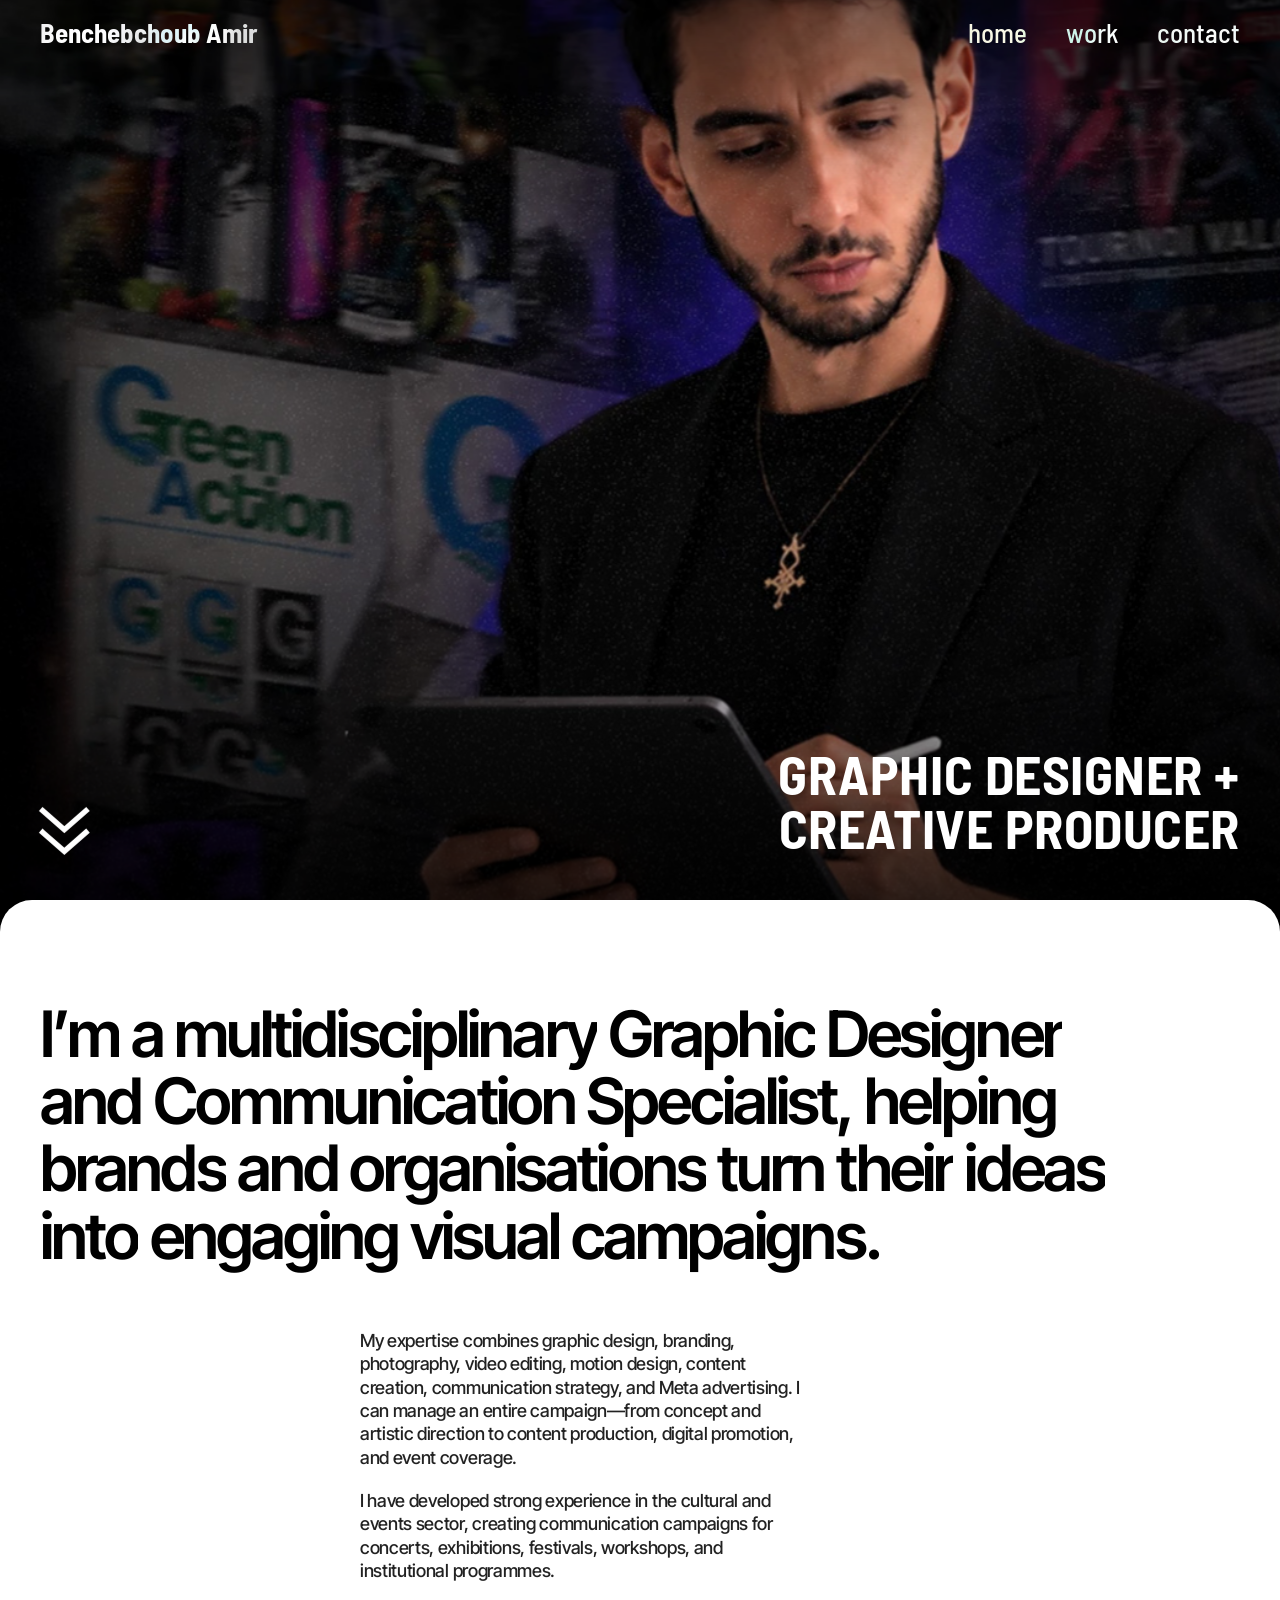
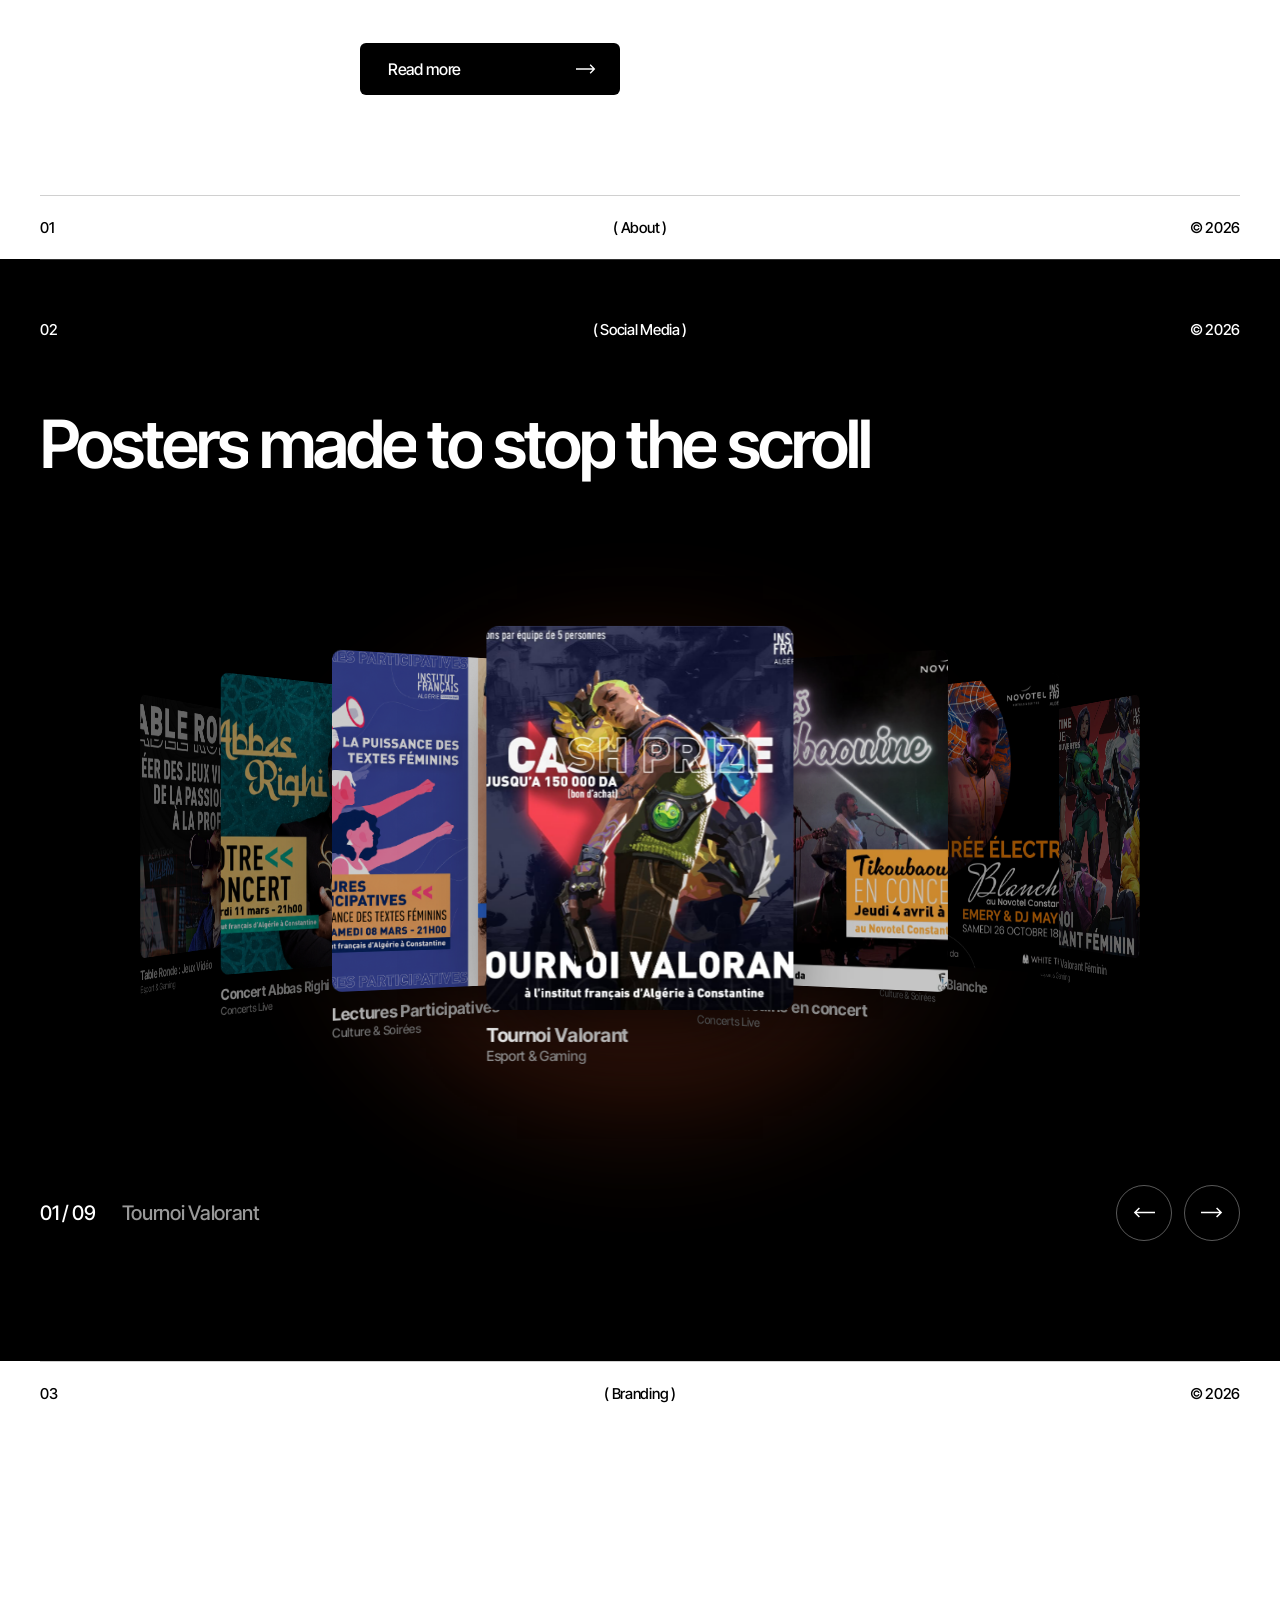
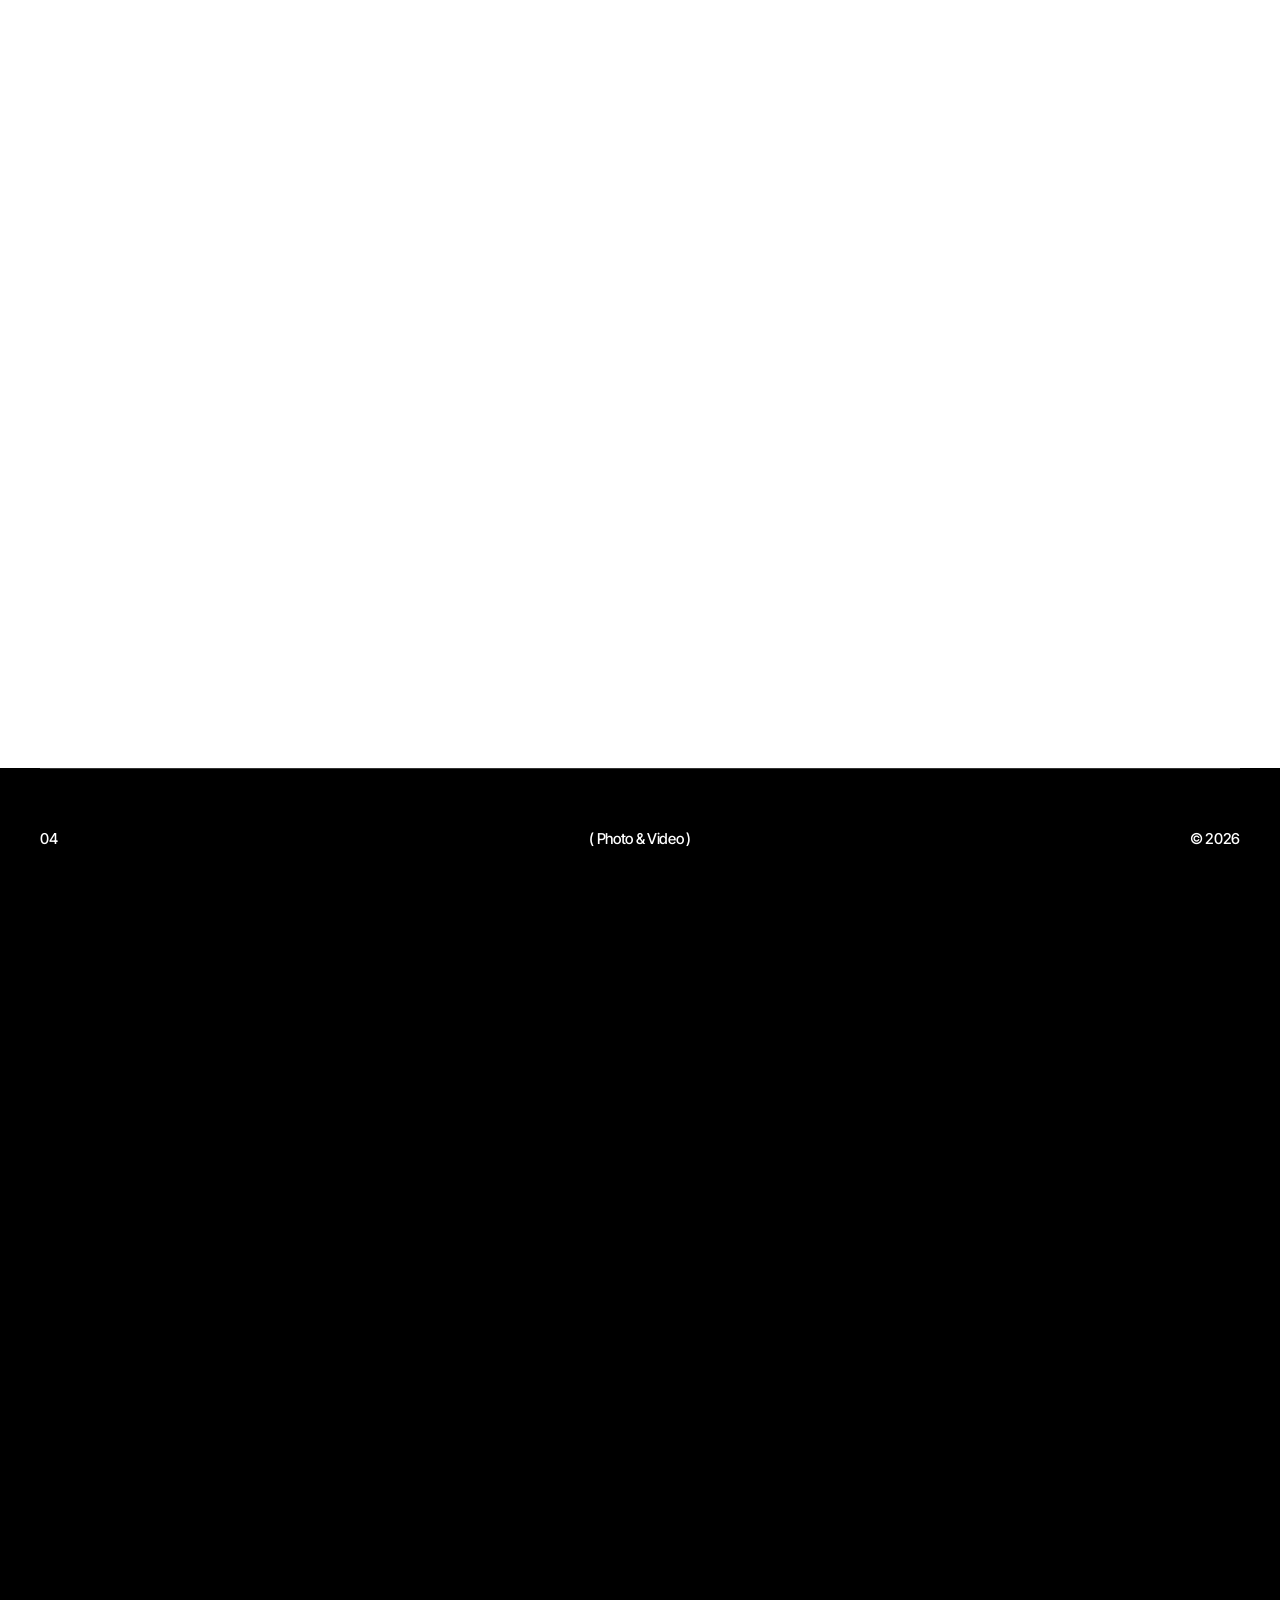
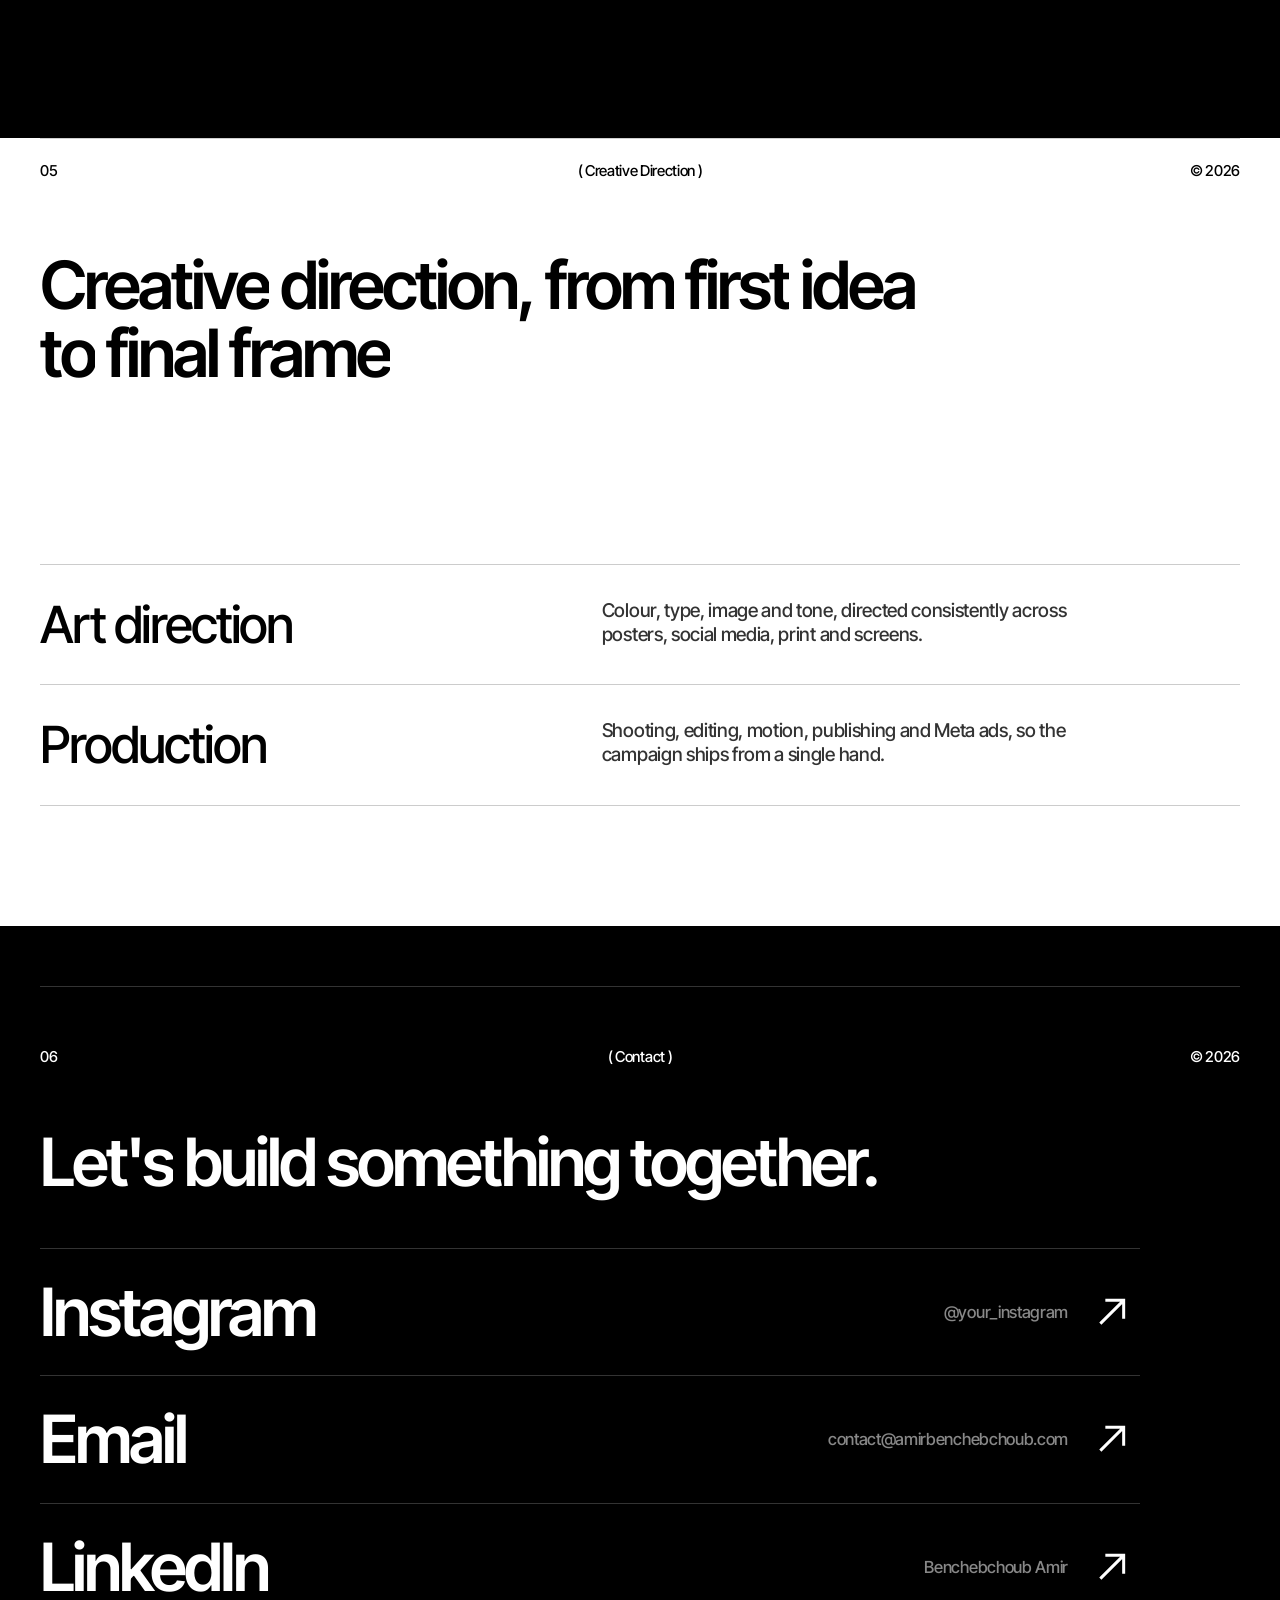
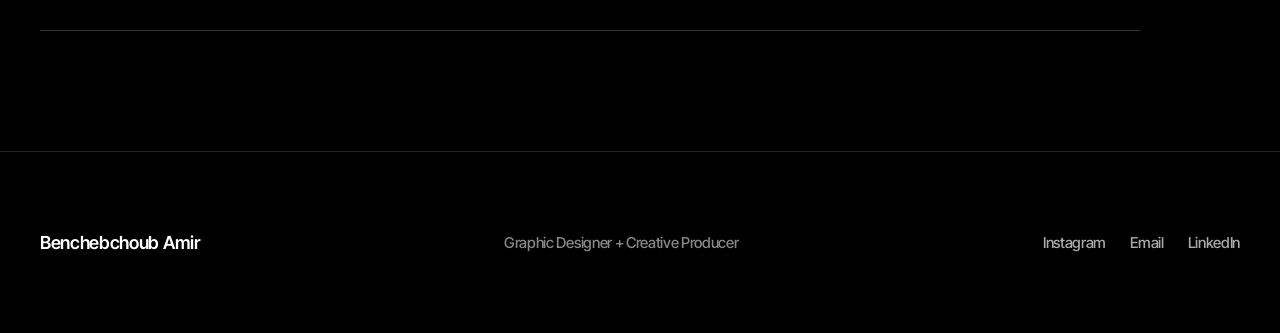
==== commit e5c4cf21: "ajout des assets et correction bug et incoherences" ====
--- a/index.html
+++ b/index.html
@@ -3,172 +3,135 @@
 <head>
 <meta charset="UTF-8">
 <meta name="viewport" content="width=device-width, initial-scale=1">
-<title>Amir Benchebchoub — Graphic Designer</title>
+<title>Benchebchoub Amir — Graphic Designer + Creative Producer</title>
 <link rel="preconnect" href="https://fonts.googleapis.com">
 <link rel="preconnect" href="https://fonts.gstatic.com" crossorigin>
-<link href="https://fonts.googleapis.com/css2?family=Inter+Tight:wght@400;500;600;700&display=swap" rel="stylesheet">
+<link href="https://fonts.googleapis.com/css2?family=Barlow+Semi+Condensed:wght@500;700&family=Inter+Tight:wght@400;500;600;700&display=swap" rel="stylesheet">
 <link rel="stylesheet" href="style.css">
 </head>
 <body>
 <div class="progress"></div>
-<div class="cursor"><span>Voir</span></div>
 
 <header class="nav">
-  <a href="#hero" class="nav__name">Amir Benchebchoub</a>
+  <a href="#hero" class="nav__name">Benchebchoub Amir</a>
   <nav class="nav__links">
-    <a href="#about">About</a>
-    <a href="#works">Works</a>
-    <a href="#services">Services</a>
-    <a href="#blog">Blog</a>
+    <a href="#hero">home</a>
+    <a href="#social">work</a>
+    <a href="#contact">contact</a>
   </nav>
-  <a href="#contact" class="nav__contact">Contact</a>
 </header>
 
-<!-- 1 · HERO -->
+<!-- HERO : mets ton image de fond dans images/hero-bg.jpg -->
 <section class="hero" id="hero">
-  <div class="hero__bg"></div>
-  <img src="images/hero-person.png" alt="Amir Benchebchoub" class="hero__person">
-  <ul class="hero__list">
-    <li>Brand Design</li>
-    <li>Graphic Design</li>
-    <li>Photography &amp; videography</li>
-  </ul>
-  <p class="hero__tag">Designing bold, clean thoughtful experiences that elevate brands and turn ideas into impactful visuals.</p>
-  <h1 class="hero__title"><span>Graphic</span><span>Designer</span></h1>
+  <img class="hero__bg" src="assets/MA grosse gueuele.jpg" alt="">
+  <h1 class="hero__title">
+    <span><i>Graphic Designer +</i></span>
+    <span><i>Creative Producer</i></span>
+  </h1>
+  <a href="#about" class="hero__down" aria-label="Scroll down">
+    <svg viewBox="0 0 54 52"><path d="M3 3l24 21L51 3"/><path d="M3 27l24 21 24-21"/></svg>
+  </a>
 </section>
 
 <main class="stack">
-  <!-- 2 · ABOUT -->
+  <!-- ABOUT -->
   <section class="sec sec--light about" id="about">
     <h2 class="about__title" data-split>I’m a multidisciplinary Graphic Designer and Communication Specialist, helping brands and organisations turn their ideas into engaging visual campaigns.</h2>
     <div class="about__grid">
-      <div class="about__photo" data-reveal="clip">
-        <img src="images/about.jpg" alt="Amir Benchebchoub">
+      <div class="about__photo" data-reveal="clip"><img src="assets/MA grosse gueuele.jpg" alt="Benchebchoub Amir"></div>
+      <div class="about__text-group">
+        <p data-reveal>My expertise combines graphic design, branding, photography, video editing, motion design, content creation, communication strategy, and Meta advertising. I can manage an entire campaign—from concept and artistic direction to content production, digital promotion, and event coverage.</p>
+        <p data-reveal style="--d:.12s">I have developed strong experience in the cultural and events sector, creating communication campaigns for concerts, exhibitions, festivals, workshops, and institutional programmes.</p>
       </div>
-      <p data-reveal>My expertise combines graphic design, branding, photography, video editing, motion design, content creation, communication strategy, and Meta advertising. I can manage an entire campaign—from concept and artistic direction to content production, digital promotion, and event coverage.</p>
-      <p data-reveal style="--d:.12s">I have developed strong experience in the cultural and events sector, creating communication campaigns for concerts, exhibitions, festivals, workshops, and institutional programmes.</p>
-      <a href="#works" class="btn">
-        <span class="btn__label">Read more</span>
-        <svg class="btn__arrow" viewBox="0 0 24 12"><path d="M0 6h22M17 1l5 5-5 5" fill="none" stroke="currentColor" stroke-width="1.6"/></svg>
-      </a>
+      <a href="#social" class="btn"><span class="btn__label">Read more</span>
+        <svg class="btn__arrow" viewBox="0 0 24 12"><path d="M0 6h22M17 1l5 5-5 5" fill="none" stroke="currentColor" stroke-width="1.6"/></svg></a>
     </div>
-    <div class="bar"><span>03</span><span>( Selected Works )</span><span>© 2026</span></div>
+    <div class="bar"><span>01</span><span>( About )</span><span>© 2026</span></div>
   </section>
 
-  <!-- 3 · WORKS -->
-  <section class="sec sec--light works" id="works">
-    <div class="bar bar--top"><span>03</span><span>( Selected Works )</span><span>© 2026</span></div>
-    <div class="works__row">
-      <a href="#" class="card card--blue" data-reveal="clip">
-        <div class="card__img">
-          <img src="images/project1.jpg" alt="BRAVEN">
+  <!-- SOCIAL MEDIA : carousel d'affiches -->
+  <section class="sec sec--dark social" id="social">
+    <div class="bar"><span>02</span><span>( Social Media )</span><span>© 2026</span></div>
+    <h2 class="sec__title" data-split>Posters made to stop the scroll</h2>
+    <div class="cf" data-reveal>
+      <div class="cf__stage" aria-label="Posters carousel"></div>
+      <div class="cf__ctrl">
+        <p><span class="cf__count"></span><span class="cf__name"></span></p>
+        <div class="cf__btns">
+          <button class="rbtn cf__prev" aria-label="Previous"><svg viewBox="0 0 24 12"><path d="M24 6H2M7 1L2 6l5 5" fill="none" stroke="currentColor" stroke-width="1.6"/></svg></button>
+          <button class="rbtn cf__next" aria-label="Next"><svg viewBox="0 0 24 12"><path d="M0 6h22M17 1l5 5-5 5" fill="none" stroke="currentColor" stroke-width="1.6"/></svg></button>
         </div>
-        <div class="card__meta">
-          <b>BRAVEN</b>
-          <em>Brand Identity</em>
-        </div>
-      </a>
-      <a href="#" class="card card--grey" data-reveal="clip" style="--d:.15s">
-        <div class="card__img">
-          <img src="images/project2.jpg" alt="LUMINA">
-        </div>
-        <div class="card__meta">
-          <b>LUMINA</b>
-          <em>Photography</em>
-        </div>
-      </a>
-    </div>
-    <a href="#" class="card card--orange" data-reveal="clip">
-      <div class="card__img">
-        <img src="images/project3.jpg" alt="Project Orange">
       </div>
-    </a>
-  </section>
-
-  <!-- 4 · SERVICES -->
-  <section class="sec sec--dark services" id="services">
-    <div class="bar">
-      <span>04</span>
-      <span>( Services )</span>
-      <span>© 2026</span>
-    </div>
-    <h2 class="services__title" data-split>Thoughtful, high-impact visuals and structured digital experiences built for your brand</h2>
-    <article class="svc" data-reveal>
-      <span class="svc__n">01</span>
-      <div class="svc__img svc__img--red">
-        <img src="images/service1.jpg" alt="Art Direction">
-      </div>
-      <h3>Art<br>Direction</h3>
-      <p>We craft compelling visual stories that align with your vision and speak directly to your audience. From concept to execution, every detail is thoughtfully directed to ensure consistency, emotion, and impact across all touchpoints.</p>
-    </article>
-    <article class="svc" data-reveal>
-      <span class="svc__n">02</span>
-      <div class="svc__img svc__img--dark">
-        <img src="images/service2.jpg" alt="Brand Identity">
-      </div>
-      <h3>Brand<br>Identity</h3>
-      <p>We develop cohesive brand systems that go beyond logos—defining how your brand looks, feels, and communicates. The result is a distinct, memorable identity that builds trust and stands out in a crowded market.</p>
-    </article>
-  </section>
-
-  <!-- 5 · BLOG -->
-  <section class="sec sec--light blog" id="blog">
-    <div class="bar">
-      <span>05</span>
-      <span>( Blog )</span>
-      <span>© 2026</span>
-    </div>
-    <h2 class="blog__title" data-split>Latest Articles</h2>
-    <div class="blog-grid" data-reveal>
-      <article class="blog-card">
-        <div class="blog-card__img"><img src="images/blog1.jpg" alt=""></div>
-        <h3>Building Strong Visual Identities</h3>
-        <p>Read More →</p>
-      </article>
-      <article class="blog-card">
-        <div class="blog-card__img"><img src="images/blog2.jpg" alt=""></div>
-        <h3>Photography for Modern Brands</h3>
-        <p>Read More →</p>
-      </article>
-      <article class="blog-card">
-        <div class="blog-card__img"><img src="images/blog3.jpg" alt=""></div>
-        <h3>Creative Direction Process</h3>
-        <p>Read More →</p>
-      </article>
     </div>
   </section>
 
-  <!-- 6 · CONTACT -->
+  <!-- BRANDING -->
+  <section class="sec sec--light brand" id="branding">
+    <div class="bar"><span>03</span><span>( Branding )</span><span>© 2026</span></div>
+    <h2 class="sec__title" data-split>Branding for campaigns that last</h2>
+    <div class="brand__grid" id="brandGrid"></div>
+  </section>
+
+  <!-- PHOTO & VIDEO -->
+  <section class="sec sec--dark media" id="media">
+    <div class="bar"><span>04</span><span>( Photo &amp; Video )</span><span>© 2026</span></div>
+    <h2 class="sec__title" data-split>Photo and video, shot and cut in-house</h2>
+    <div class="media__grid">
+      <figure class="mt" data-reveal="clip" data-src="images/media/1.jpg" data-name="Event coverage"><figcaption class="mt__label">Event coverage</figcaption></figure>
+      <figure class="mt is-video" data-reveal="clip" data-src="images/media/2.jpg" data-name="Aftermovie" style="--d:.1s"><figcaption class="mt__label">Aftermovie</figcaption></figure>
+      <figure class="mt" data-reveal="clip" data-src="images/media/3.jpg" data-name="Portrait" style="--d:.15s"><figcaption class="mt__label">Portrait</figcaption></figure>
+      <figure class="mt is-video" data-reveal="clip" data-src="images/media/4.jpg" data-name="Motion" style="--d:.2s"><figcaption class="mt__label">Motion</figcaption></figure>
+    </div>
+  </section>
+
+  <!-- CREATIVE DIRECTION -->
+  <section class="sec sec--light direction" id="direction">
+    <div class="bar"><span>05</span><span>( Creative Direction )</span><span>© 2026</span></div>
+    <h2 class="sec__title" data-split>Creative direction, from first idea to final frame</h2>
+    <div class="dir__row" data-reveal><h3>Concept</h3><p>Understanding the brief, the audience and the cultural context, then turning them into one clear idea.</p></div>
+    <div class="dir__row" data-reveal><h3>Art direction</h3><p>Colour, type, image and tone, directed consistently across posters, social media, print and screens.</p></div>
+    <div class="dir__row" data-reveal><h3>Production</h3><p>Shooting, editing, motion, publishing and Meta ads, so the campaign ships from a single hand.</p></div>
+  </section>
+
+  <!-- CONTACT -->
   <section class="sec sec--dark contact" id="contact">
-    <div class="bar">
-      <span>06</span>
-      <span>( Contact )</span>
-      <span>© 2026</span>
-    </div>
+    <div class="bar"><span>06</span><span>( Contact )</span><span>© 2026</span></div>
     <h2 class="contact__title" data-split>Let's build something together.</h2>
-    <form class="contact__form" data-reveal>
-      <input type="text" placeholder="Your name" required>
-      <input type="email" placeholder="Email" required>
-      <textarea placeholder="Tell me about your project" required></textarea>
-      <button class="btn btn--light" type="submit">
-        <span class="btn__label">Send Message</span>
-      </button>
-    </form>
+    <ul class="contact__links" data-reveal>
+      <li><a class="clink" href="https://instagram.com/" target="_blank" rel="noopener"><span>Instagram</span><small>@your_instagram</small><svg viewBox="0 0 24 24"><path d="M5 19L19 5M8 5h11v11" fill="none" stroke="currentColor" stroke-width="1.8"/></svg></a></li>
+      <li><a class="clink" href="mailto:contact@amirbenchebchoub.com"><span>Email</span><small>contact@amirbenchebchoub.com</small><svg viewBox="0 0 24 24"><path d="M5 19L19 5M8 5h11v11" fill="none" stroke="currentColor" stroke-width="1.8"/></svg></a></li>
+      <li><a class="clink" href="https://linkedin.com/in/" target="_blank" rel="noopener"><span>LinkedIn</span><small>Benchebchoub Amir</small><svg viewBox="0 0 24 24"><path d="M5 19L19 5M8 5h11v11" fill="none" stroke="currentColor" stroke-width="1.8"/></svg></a></li>
+    </ul>
   </section>
 </main>
 
-<!-- FOOTER -->
 <footer class="footer">
-  <h3>Amir Benchebchoub</h3>
-  <p>Graphic Designer · Branding · Photography · Motion Design</p>
-  <div class="footer__links">
-    <a href="#" target="_blank">Instagram</a>
-    <a href="#" target="_blank">Behance</a>
-    <a href="#" target="_blank">LinkedIn</a>
-    <a href="mailto:contact@amirbenchebchoub.com">Email</a>
+  <h3>Benchebchoub Amir</h3>
+  <p>Graphic Designer + Creative Producer</p>
+  <div class="footer__links"><a href="https://instagram.com/" target="_blank" rel="noopener">Instagram</a><a href="mailto:contact@amirbenchebchoub.com">Email</a><a href="https://linkedin.com/in/" target="_blank" rel="noopener">LinkedIn</a></div>
+</footer>
+
+<!-- MODAL : campagne en grand -->
+<div class="modal" id="modal" aria-hidden="true">
+  <div class="modal__backdrop"></div>
+  <div class="modal__panel" role="dialog" aria-modal="true" aria-labelledby="mTitle">
+    <button class="modal__close" aria-label="Close"><span></span><span></span></button>
+    <div class="modal__media">
+      <div class="m-nav">
+        <button class="rbtn m-prev" aria-label="Previous image"><svg viewBox="0 0 24 12"><path d="M24 6H2M7 1L2 6l5 5" fill="none" stroke="currentColor" stroke-width="1.6"/></svg></button>
+        <button class="rbtn m-next" aria-label="Next image"><svg viewBox="0 0 24 12"><path d="M0 6h22M17 1l5 5-5 5" fill="none" stroke="currentColor" stroke-width="1.6"/></svg></button>
+      </div>
+      <span class="m-count"></span>
+    </div>
+    <div class="modal__text">
+      <p class="modal__tag" id="mTag"></p>
+      <h3 id="mTitle"></h3>
+      <p class="modal__desc" id="mDesc"></p>
+      <dl class="modal__meta" id="mMeta"></dl>
+    </div>
   </div>
-</footer>
+</div>
 
 <script src="script.js"></script>
 </body>
-</html>+</html>
--- a/style.css
+++ b/style.css
@@ -5,40 +5,32 @@
 a{color:inherit;text-decoration:none}
 ul{list-style:none}
 
-/* progress & cursor */
+/* progress */
 .progress{position:fixed;top:0;left:0;height:3px;width:100%;background:#6c4bff;transform:scaleX(0);transform-origin:0 50%;z-index:100}
 
 /* nav */
-.nav{position:fixed;inset:0 0 auto 0;z-index:50;display:grid;grid-template-columns:1fr auto 1fr;padding:25px var(--pad);color:#fff;mix-blend-mode:difference;font-size:16px}
-.nav__links{display:flex;gap:32px}
-.nav__contact{justify-self:end}
-.nav__name{transition:opacity .4s,transform .5s var(--ease);font-weight:600}
-.nav.scrolled .nav__name{opacity:0;transform:translateY(-8px);pointer-events:none}
-.nav a:not(.nav__name){position:relative}
-.nav a:not(.nav__name)::after{content:"";position:absolute;left:0;right:0;bottom:-3px;height:1px;background:currentColor;transform:scaleX(0);transform-origin:right;transition:transform .4s var(--ease)}
-.nav a:not(.nav__name):hover::after{transform:scaleX(1);transform-origin:left}
+.nav{position:fixed;inset:0 0 auto 0;z-index:50;display:flex;justify-content:space-between;align-items:center;padding:16px var(--pad);color:#fff;mix-blend-mode:difference;font-family:'Barlow Semi Condensed',sans-serif;font-size:clamp(20px,2.1vw,28px);font-weight:500;letter-spacing:0}
+.nav__name{font-weight:700}
+.nav__links{display:flex;gap:clamp(22px,3vw,40px)}
+.nav__links a{position:relative}
+.nav__links a::after{content:"";position:absolute;left:0;right:0;bottom:0;height:2px;background:currentColor;transform:scaleX(0);transform-origin:right;transition:transform .5s var(--ease)}
+.nav__links a:hover::after{transform:scaleX(1);transform-origin:left}
 
 /* hero */
-.hero{position:sticky;top:0;height:100vh;min-height:650px;overflow:hidden;color:#fff;background:#0b0a12}
-.hero__bg{position:absolute;inset:-10%;background:
-  radial-gradient(40% 35% at 85% 20%,#6a2b5a 0,transparent 70%),
-  radial-gradient(50% 50% at 70% 60%,#3a1fa8 0,transparent 70%),
-  radial-gradient(35% 45% at 12% 45%,#243b3a 0,transparent 70%),#0b0a12;
-  filter:blur(6px)}
-.hero::after{content:"";position:absolute;inset:0;background:linear-gradient(transparent 50%,#000 95%);pointer-events:none}
-.hero__person{position:absolute;left:50%;bottom:0;width:min(44vw,520px);height:88%;object-fit:cover;object-position:top center;transform:translateX(-46%);animation:rise 1.4s var(--ease) both .2s}
-.hero__list{position:absolute;left:var(--pad);top:60%;font-size:18px;line-height:1.1;z-index:2}
-.hero__list li{overflow:hidden}
-.hero__tag{position:absolute;right:8%;top:68%;width:min(280px,28vw);font-size:18px;line-height:1.1;text-indent:2em;z-index:2}
-.hero__title{position:absolute;left:var(--pad);right:0;bottom:-0.05em;z-index:2;font-weight:600;font-size:clamp(65px,15vw,220px);line-height:.84;text-transform:uppercase;letter-spacing:-.05em}
-.hero__title span{display:block;overflow:hidden;padding-bottom:.02em}
-.hero__title span:last-child{text-align:right;padding-right:var(--pad)}
-.hero__title span{animation:up 1.2s var(--ease) both}
-.hero__title span:last-child{animation-delay:.15s}
-.hero__list li,.hero__tag{animation:fade 1s ease both .7s}
+.hero{position:sticky;top:0;height:100vh;min-height:560px;overflow:hidden;background:#05050a;color:#fff}
+.hero__bg{position:absolute;inset:0;width:100%;height:100%;object-fit:cover;object-position:center;transform:scale(1.05);will-change:transform}
+.hero::after{content:"";position:absolute;inset:0;background:linear-gradient(rgba(0,0,0,.5),transparent 22%,transparent 58%,rgba(0,0,0,.65));pointer-events:none}
+.hero__title{position:absolute;right:var(--pad);bottom:clamp(22px,5vh,48px);z-index:2;text-align:right;font-family:'Barlow Semi Condensed',sans-serif;font-weight:700;font-size:clamp(30px,4.2vw,60px);line-height:1;text-transform:uppercase;letter-spacing:.01em}
+.hero__title span{display:block;overflow:hidden}
+.hero__title i{display:block;font-style:normal;animation:up 1.1s var(--ease) both .3s}
+.hero__title span:last-child i{animation-delay:.45s}
+.hero__down{position:absolute;left:var(--pad);bottom:clamp(22px,5vh,48px);z-index:2;width:clamp(34px,3.8vw,54px);color:#fff;transition:transform .5s var(--ease)}
+.hero__down:hover{transform:translateY(6px)}
+.hero__down svg{display:block;width:100%;overflow:visible}
+.hero__down path{fill:none;stroke:currentColor;stroke-width:6;stroke-linecap:square;animation:chev 1.9s var(--ease) infinite}
+.hero__down path:nth-child(2){animation-delay:.2s}
 @keyframes up{from{transform:translateY(105%)}}
-@keyframes rise{from{opacity:0;transform:translate(-46%,8%)}}
-@keyframes fade{from{opacity:0;transform:translateY(12px)}}
+@keyframes chev{0%{transform:translateY(-8px);opacity:0}40%{opacity:1}100%{transform:translateY(8px);opacity:0}}
 
 /* stacked sections */
 .stack{position:relative;z-index:5}
@@ -47,62 +39,105 @@
 .sec--dark{background:#000;color:#fff}
 .bar{display:flex;justify-content:space-between;padding:22px 0;font-size:15px;border-top:1px solid #d0d0d0;position:relative}
 .bar span:nth-child(2){position:absolute;left:50%;transform:translateX(-50%)}
-.bar--top{border-top:0;border-bottom:1px solid #d0d0d0;padding-top:80px;margin-bottom:20px}
 .sec--dark .bar{border-top-color:#333;padding-top:60px}
 
-/* about */
+/* about corrigé (fixe la grille et la photo à gauche) */
 .about{padding-top:100px}
-.about__title{font-size:clamp(34px,6vw,82px);line-height:1.02;font-weight:600;letter-spacing:-.045em;max-width:1100px}
-.about__grid{display:grid;grid-template-columns:260px 1fr 1fr;gap:0 40px;margin-top:70px;padding-bottom:100px;align-items:start}
-.about__grid p{font-size:clamp(16px,1.6vw,20px);line-height:1.15;max-width:380px;color:#222}
-.about__grid p:nth-of-type(1){grid-column:2}
-.about__photo{grid-row:1/3;height:310px;width:250px;border-radius:10px;overflow:hidden}
+.about__title{font-size:clamp(30px,5vw,72px);line-height:1.05;font-weight:600;letter-spacing:-.045em;max-width:1100px}
+.about__grid{display:grid;grid-template-columns:280px 1fr 1fr;gap:40px;margin-top:60px;padding-bottom:80px;align-items:start}
+.about__photo{width:100%;height:340px;border-radius:12px;overflow:hidden;grid-row:1 / span 2}
 .about__photo img{width:100%;height:100%;object-fit:cover;display:block}
+.about__text-group{display:flex;flex-direction:column;gap:20px;grid-column:2 / span 2}
+.about__grid p{font-size:18px;line-height:1.3;color:#222;max-width:440px}
 
 /* button */
-.btn{grid-column:2;grid-row:2;align-self:end;justify-self:start;margin-top:50px;position:relative;display:inline-flex;align-items:center;justify-content:space-between;gap:60px;width:280px;height:52px;padding:0 24px 0 30px;background:#000;color:#fff;border-radius:6px;font-size:18px;transition:background .3s ease;border:none;cursor:pointer}
+.btn{grid-column:2;align-self:start;margin-top:20px;position:relative;display:inline-flex;align-items:center;justify-content:space-between;gap:40px;width:260px;height:52px;padding:0 24px 0 28px;background:#000;color:#fff;border-radius:6px;font-size:16px;transition:background .3s ease;border:none;cursor:pointer}
 .btn:hover{background:#222}
 .btn--light{background:#fff;color:#000}
 .btn--light:hover{background:#e0e0e0}
-.btn__label{display:inline-block}
-.btn__arrow{width:22px;transition:transform .3s var(--ease)}
+.btn__arrow{width:20px;transition:transform .3s var(--ease)}
 .btn:hover .btn__arrow{transform:translateX(6px)}
 .about .bar{margin-top:20px}
 
-/* works (with true images) */
-.works{padding-bottom:140px;border-radius:0}
-.works__row{display:flex;justify-content:space-between;align-items:flex-start;padding:120px 6% 0;gap:40px}
-.card{display:block;position:relative}
-.card__img{position:relative;overflow:hidden;border-radius:14px;aspect-ratio:1}
-.card__img img{width:100%;height:100%;object-fit:cover;display:block;transition:transform .8s var(--ease)}
-.card:hover .card__img img{transform:scale(1.08)}
-.card__meta{display:flex;justify-content:space-between;margin-top:16px;font-size:18px;letter-spacing:-.01em}
-.card__meta em{font-style:normal;color:#666}
-.card--blue{width:min(32%,380px)}
-.card--grey{width:min(26%,310px);margin-top:10px}
-.card--orange{width:min(48%,580px);margin:140px auto 0}
-.card--orange .card__img{aspect-ratio:1.15}
+/* shared */
+.sec__title{font-size:clamp(34px,5.2vw,68px);line-height:1.02;font-weight:600;letter-spacing:-.045em;max-width:920px;margin:50px 0 56px}
+.social,.brand,.media,.direction{padding-bottom:120px;border-radius:0}
+.noimg{background:linear-gradient(145deg,var(--c1,#2a2a2a),var(--c2,#111))}
+.noimg::after{content:attr(data-name);position:absolute;inset:0;display:grid;place-items:center;padding:12px;text-align:center;font-size:clamp(22px,2.6vw,40px);font-weight:600;letter-spacing:-.04em;color:rgba(255,255,255,.92)}
+.rbtn{width:56px;height:56px;border-radius:50%;border:1px solid rgba(255,255,255,.35);background:transparent;color:#fff;display:grid;place-items:center;cursor:pointer;position:relative;overflow:hidden;isolation:isolate;transition:color .4s,transform .3s var(--ease)}
+.rbtn::before{content:"";position:absolute;inset:0;background:#fff;border-radius:50%;transform:scale(0);transition:transform .5s var(--ease);z-index:-1}
+.rbtn:hover{color:#000}.rbtn:hover::before{transform:scale(1)}.rbtn:active{transform:scale(.92)}
+.rbtn svg{width:22px}
+:focus-visible{outline:2px solid #6c4bff;outline-offset:3px}
 
-/* services */
-.services{padding-bottom:120px;border-radius:0}
-.services__title{font-size:clamp(34px,5.2vw,68px);line-height:1.05;font-weight:600;letter-spacing:-.045em;max-width:920px;margin:40px 0 60px}
-.svc{display:grid;grid-template-columns:120px 220px 1fr 1fr 220px;align-items:start;gap:30px;padding:0 0 40px;margin-bottom:40px;border-bottom:1px solid #333}
-.svc__n{font-size:38px;line-height:1;color:#888}
-.svc h3{font-size:clamp(30px,3.8vw,48px);line-height:.95;font-weight:500;letter-spacing:-.035em;grid-column:3}
-.svc p{grid-column:4;font-size:16px;line-height:1.15;color:#aaa;font-weight:400}
-.svc__img{grid-column:2;grid-row:1;height:250px;border-radius:12px;position:relative;overflow:hidden}
-.svc__img img{width:100%;height:100%;object-fit:cover;display:block}
+/* carousel d'affiches */
+.cf{position:relative;margin:0 calc(var(--pad)*-1)}
+.cf::before{content:"";position:absolute;inset:8% 22%;background:radial-gradient(closest-side,var(--glow,#3a1fa8),transparent);opacity:.45;filter:blur(50px);pointer-events:none}
+.cf__stage{position:relative;height:clamp(420px,50vw,620px);perspective:1500px;overflow:hidden;touch-action:pan-y;cursor:grab;user-select:none}
+.cf__stage:active{cursor:grabbing}
+.cf__slide{position:absolute;left:50%;top:50%;width:clamp(210px,24vw,340px);margin:0;cursor:pointer;transition:transform .9s var(--ease),opacity .6s,filter .6s;will-change:transform}
+.cf__img{position:relative;aspect-ratio:4/5;border-radius:12px;overflow:hidden;background:#111;box-shadow:0 40px 80px -30px rgba(0,0,0,.9)}
+.cf__img img{position:absolute;inset:0;width:100%;height:100%;object-fit:cover;pointer-events:none}
+.cf__slide figcaption{margin-top:14px;display:flex;flex-direction:column;gap:2px;font-size:clamp(16px,1.5vw,20px);line-height:1.15}
+.cf__slide figcaption span{font-size:14px;color:#999}
+.cf__ctrl{display:flex;justify-content:space-between;align-items:center;padding:30px var(--pad) 0;position:relative}
+.cf__ctrl p{display:flex;gap:26px;font-size:20px}
+.cf__name{color:#999}
+.cf__btns{display:flex;gap:12px}
 
-/* blog */
-.blog{padding-bottom:120px;border-radius:0}
-.blog__title{font-size:clamp(34px,5.2vw,68px);line-height:1.05;font-weight:600;letter-spacing:-.045em;margin:40px 0 60px}
-.blog-grid{display:grid;grid-template-columns:repeat(3,1fr);gap:30px}
-.blog-card{display:flex;flex-direction:column;gap:16px}
-.blog-card__img{width:100%;aspect-ratio:1.3;border-radius:10px;overflow:hidden}
-.blog-card__img img{width:100%;height:100%;object-fit:cover;display:block;transition:transform .6s var(--ease)}
-.blog-card:hover .blog-card__img img{transform:scale(1.05)}
-.blog-card h3{font-size:20px;font-weight:600}
-.blog-card p{font-size:15px;color:#666}
+/* branding */
+.brand__grid{display:grid;grid-template-columns:repeat(3,1fr);gap:40px;align-items:start}
+.bcard{display:block;color:inherit;cursor:pointer}
+.bcard:nth-child(2){margin-top:90px}.bcard:nth-child(3){margin-top:36px}
+.bcard__img{position:relative;aspect-ratio:4/5;border-radius:14px;overflow:hidden;background:linear-gradient(145deg,var(--c1),var(--c2))}
+.bcard__img img{width:100%;height:100%;object-fit:cover;display:block;transition:transform .9s var(--ease)}
+.bcard:hover .bcard__img img{transform:scale(1.06)}
+.bcard__pill{position:absolute;z-index:2;left:16px;bottom:16px;padding:10px 18px;border-radius:99px;background:#fff;color:#000;font-size:15px;transform:translateY(170%);transition:transform .6s var(--ease)}
+.bcard:hover .bcard__pill,.bcard:focus-visible .bcard__pill{transform:none}
+.bcard__meta{display:flex;justify-content:space-between;align-items:baseline;gap:12px;margin-top:16px;font-size:24px}
+.bcard__meta em{font-style:normal;font-size:16px;color:#777}
+.bcard p{margin-top:8px;max-width:380px;font-size:16px;line-height:1.25;color:#444}
+
+/* photo & video */
+.media__grid{display:grid;grid-template-columns:repeat(12,1fr);grid-auto-rows:clamp(150px,19vw,260px);gap:20px}
+.mt{position:relative;margin:0;border-radius:14px;overflow:hidden;background:linear-gradient(145deg,#2a2a2a,#111)}
+.mt:nth-child(1){grid-column:span 5;grid-row:span 2}.mt:nth-child(2){grid-column:span 7}.mt:nth-child(3){grid-column:span 4}.mt:nth-child(4){grid-column:span 3}
+.mt img{position:absolute;inset:0;width:100%;height:100%;object-fit:cover;transition:transform .9s var(--ease)}
+.mt:hover img{transform:scale(1.05)}
+.mt__label{position:absolute;z-index:2;left:16px;bottom:14px;font-size:18px;text-shadow:0 1px 12px rgba(0,0,0,.6)}
+.mt.is-video::before{content:"";position:absolute;z-index:2;left:50%;top:50%;width:76px;height:76px;margin:-38px 0 0 -38px;border-radius:50%;background:rgba(255,255,255,.92);transition:transform .5s var(--ease)}
+.mt.is-video::after{content:"";position:absolute;z-index:3;left:calc(50% - 6px);top:calc(50% - 12px);border-left:20px solid #000;border-top:12px solid transparent;border-bottom:12px solid transparent}
+.mt.is-video:hover::before{transform:scale(1.15)}
+
+/* creative direction */
+.dir__row{display:grid;grid-template-columns:1fr 1.2fr;gap:30px;padding:34px 0;border-top:1px solid #ccc;transition:padding-left .6s var(--ease)}
+.dir__row:last-child{border-bottom:1px solid #ccc}
+.dir__row:hover{padding-left:24px}
+.dir__row h3{font-size:clamp(30px,4vw,52px);line-height:1;font-weight:500;letter-spacing:-.04em}
+.dir__row p{max-width:520px;font-size:19px;line-height:1.25;color:#333}
+
+/* modal */
+.modal{position:fixed;inset:0;z-index:200;display:grid;place-items:center;padding:3vw;visibility:hidden;opacity:0;transition:opacity .5s,visibility 0s .5s}
+.modal.open{visibility:visible;opacity:1;transition:opacity .5s}
+.modal__backdrop{position:absolute;inset:0;background:rgba(0,0,0,.82);backdrop-filter:blur(10px)}
+.modal__panel{position:relative;display:grid;grid-template-columns:1.25fr 1fr;width:min(1200px,100%);height:min(760px,92vh);background:#0c0c0c;color:#fff;border-radius:18px;overflow:hidden;transform:translateY(50px) scale(.96);transition:transform .8s var(--ease)}
+.modal.open .modal__panel{transform:none}
+.modal__media{position:relative;min-height:320px;background:#000}
+.modal__media img{position:absolute;inset:0;width:100%;height:100%;object-fit:contain;transition:opacity .3s}
+.modal__media.swap img{opacity:0}
+.m-nav{position:absolute;z-index:3;left:18px;bottom:18px;display:flex;gap:10px}
+.m-nav .rbtn{background:rgba(0,0,0,.45);backdrop-filter:blur(6px)}
+.m-count{position:absolute;z-index:3;right:18px;bottom:30px;font-size:15px;text-shadow:0 1px 8px #000}
+.modal__text{padding:clamp(24px,3.4vw,52px);overflow:auto;display:flex;flex-direction:column;gap:18px}
+.modal__tag{font-size:15px;color:#999}
+.modal__text h3{font-size:clamp(34px,4.4vw,60px);line-height:1;font-weight:600;letter-spacing:-.045em}
+.modal__desc{font-size:17px;line-height:1.38;color:#d0d0d0}
+.modal__meta{display:grid;grid-template-columns:auto 1fr;gap:8px 28px;margin-top:auto;padding-top:20px;border-top:1px solid #333;font-size:15px}
+.modal__meta dt{color:#888}
+.modal__close{position:absolute;z-index:5;top:16px;right:16px;width:46px;height:46px;border:0;border-radius:50%;background:#fff;cursor:pointer;transition:transform .5s var(--ease)}
+.modal__close:hover{transform:rotate(90deg) scale(1.08)}
+.modal__close span{position:absolute;left:13px;right:13px;top:22px;height:2px;background:#000}
+.modal__close span:first-child{transform:rotate(45deg)}.modal__close span:last-child{transform:rotate(-45deg)}
 
 /* contact */
 .contact{padding:60px var(--pad) 120px;border-radius:0}
@@ -112,6 +147,19 @@
 .contact__form input:focus, .contact__form textarea:focus{border-color:#fff}
 .contact__form textarea{height:160px;resize:vertical}
 .contact__form .btn{margin-top:10px}
+
+.contact__links{list-style:none;max-width:1100px}
+.clink{position:relative;display:grid;grid-template-columns:1fr auto 48px;align-items:center;gap:24px;padding:30px 0;border-top:1px solid #333;overflow:hidden;isolation:isolate;transition:color .5s,padding .6s var(--ease)}
+.contact__links li:last-child .clink{border-bottom:1px solid #333}
+.clink::before{content:"";position:absolute;inset:0;background:#fff;transform:translateY(101%);transition:transform .6s var(--ease);z-index:-1}
+.clink:hover{color:#000;padding-left:24px;padding-right:24px}
+.clink:hover::before{transform:none}
+.clink span{font-size:clamp(34px,5.2vw,68px);line-height:1;font-weight:600;letter-spacing:-.045em}
+.clink small{font-size:clamp(14px,1.3vw,18px);color:#888;transition:color .5s}
+.clink:hover small{color:#555}
+.clink svg{width:40px;transition:transform .6s var(--ease)}
+.clink:hover svg{transform:rotate(45deg)}
+@media(max-width:850px){.clink{grid-template-columns:1fr 32px}.clink small{display:none}.clink svg{width:28px}}
 
 /* footer */
 .footer{background:#000;color:#fff;padding:80px var(--pad);display:flex;justify-content:space-between;align-items:center;border-top:1px solid #222;font-size:15px}
@@ -131,12 +179,14 @@
 [data-reveal="clip"].in{clip-path:inset(0)}
 
 @media(max-width:850px){
-  .nav{font-size:15px}.nav__name{display:none}.nav{grid-template-columns:auto 1fr}.nav__links{gap:16px}
-  .hero__list{top:54%}.hero__tag{right:var(--pad);top:68%;width:46vw}.hero__person{width:90vw}
-  .about__grid{grid-template-columns:1fr;gap:24px}.about__grid p:nth-of-type(1),.btn{grid-column:1}.about__photo{grid-row:auto;width:100%;height:320px}
-  .works__row{flex-direction:column;padding-top:60px}.card--blue,.card--grey,.card--orange{width:100%;margin-top:30px}
-  .svc{grid-template-columns:1fr;gap:16px}.svc h3,.svc p,.svc__img{grid-column:1;grid-row:auto}.svc__img{height:200px}
-  .blog-grid{grid-template-columns:1fr}
+  .nav{font-size:20px}.nav__name{font-size:18px}
+  .hero__title{font-size:clamp(26px,7vw,40px)}
+  .about__grid{grid-template-columns:1fr;gap:24px}.about__photo{height:300px;grid-row:auto}.about__text-group{grid-column:1}.btn{grid-column:1}
+  .cf__slide{width:58vw}.cf__ctrl p{flex-direction:column;gap:2px;font-size:17px}
+  .brand__grid{grid-template-columns:1fr}.bcard:nth-child(n){margin-top:0}
+  .media__grid{grid-template-columns:1fr 1fr}.mt:nth-child(n){grid-column:span 2;grid-row:span 1}
+  .dir__row{grid-template-columns:1fr;gap:12px}
+  .modal__panel{grid-template-columns:1fr;grid-template-rows:45% 1fr}
   .footer{flex-direction:column;gap:30px;text-align:center}
 }
 @media(prefers-reduced-motion:reduce){*{animation:none!important;transition:none!important}[data-reveal],.word>span{opacity:1;transform:none;clip-path:none}}
